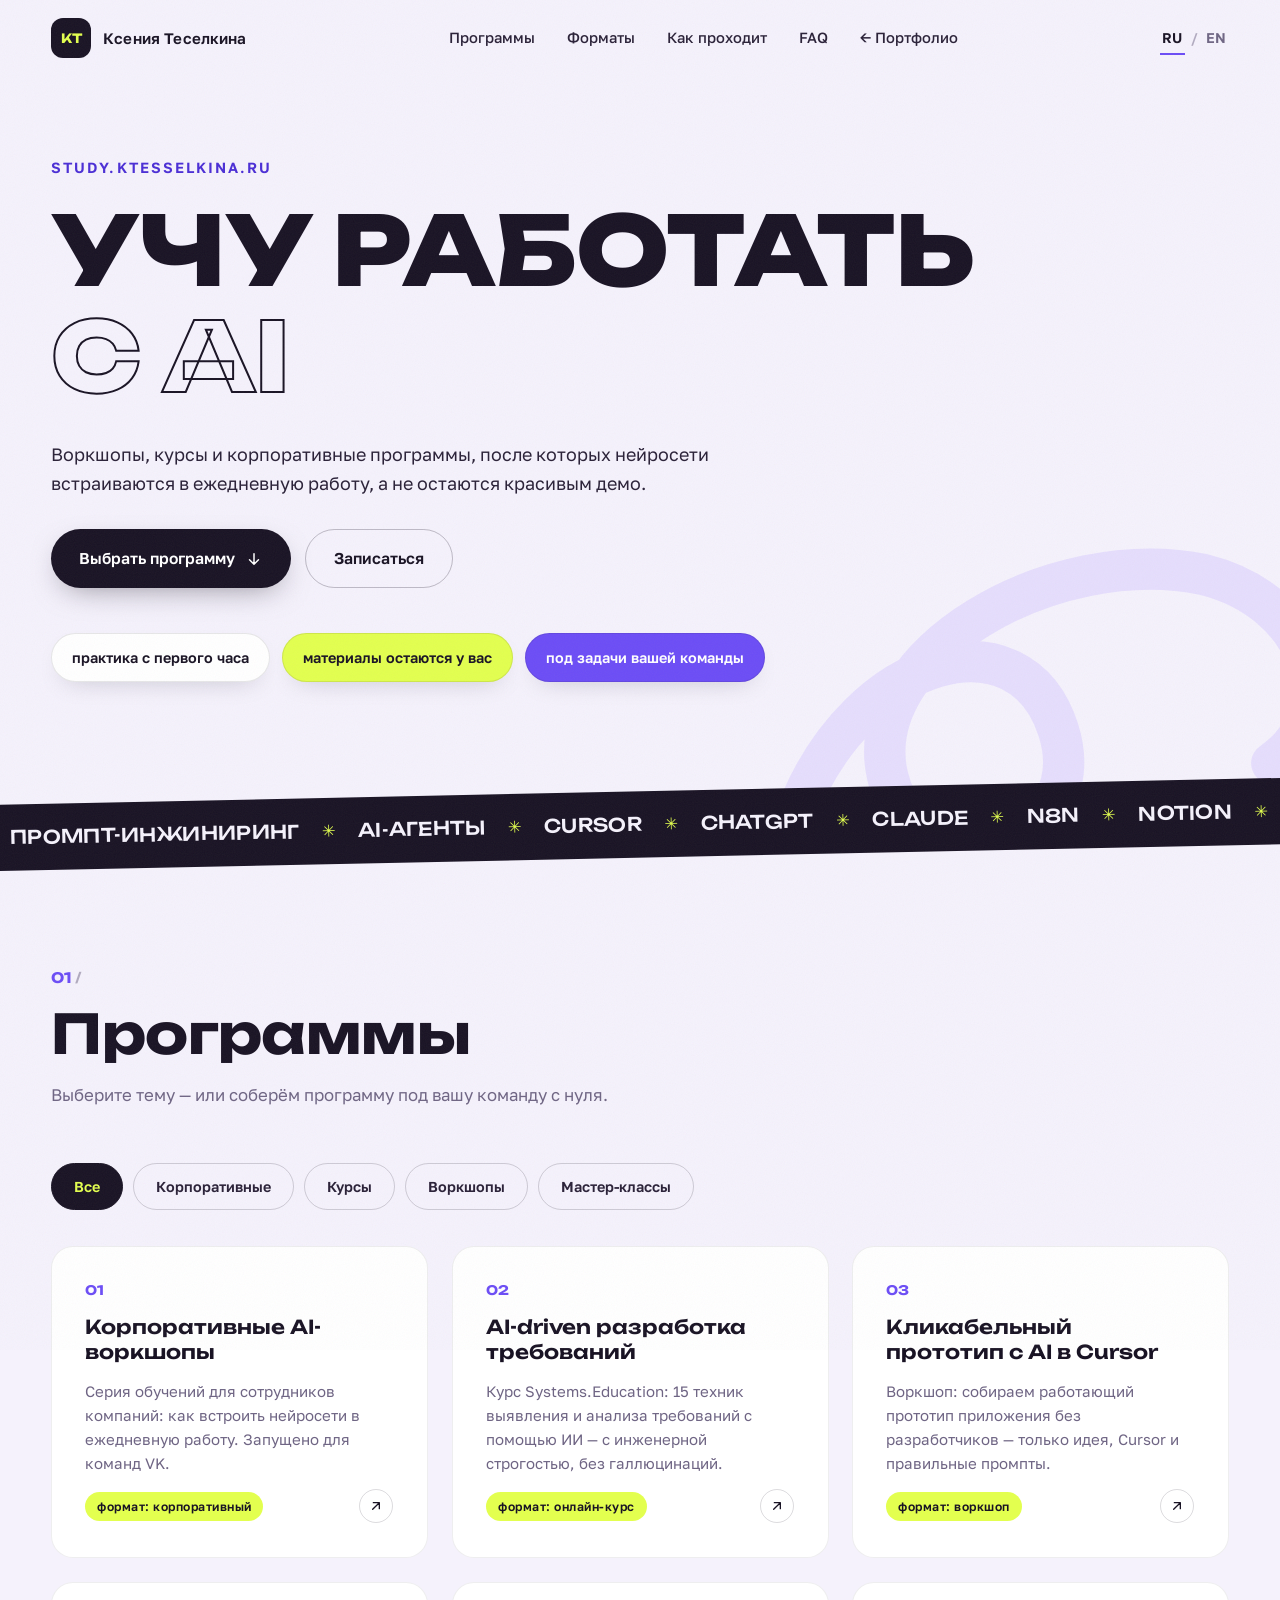
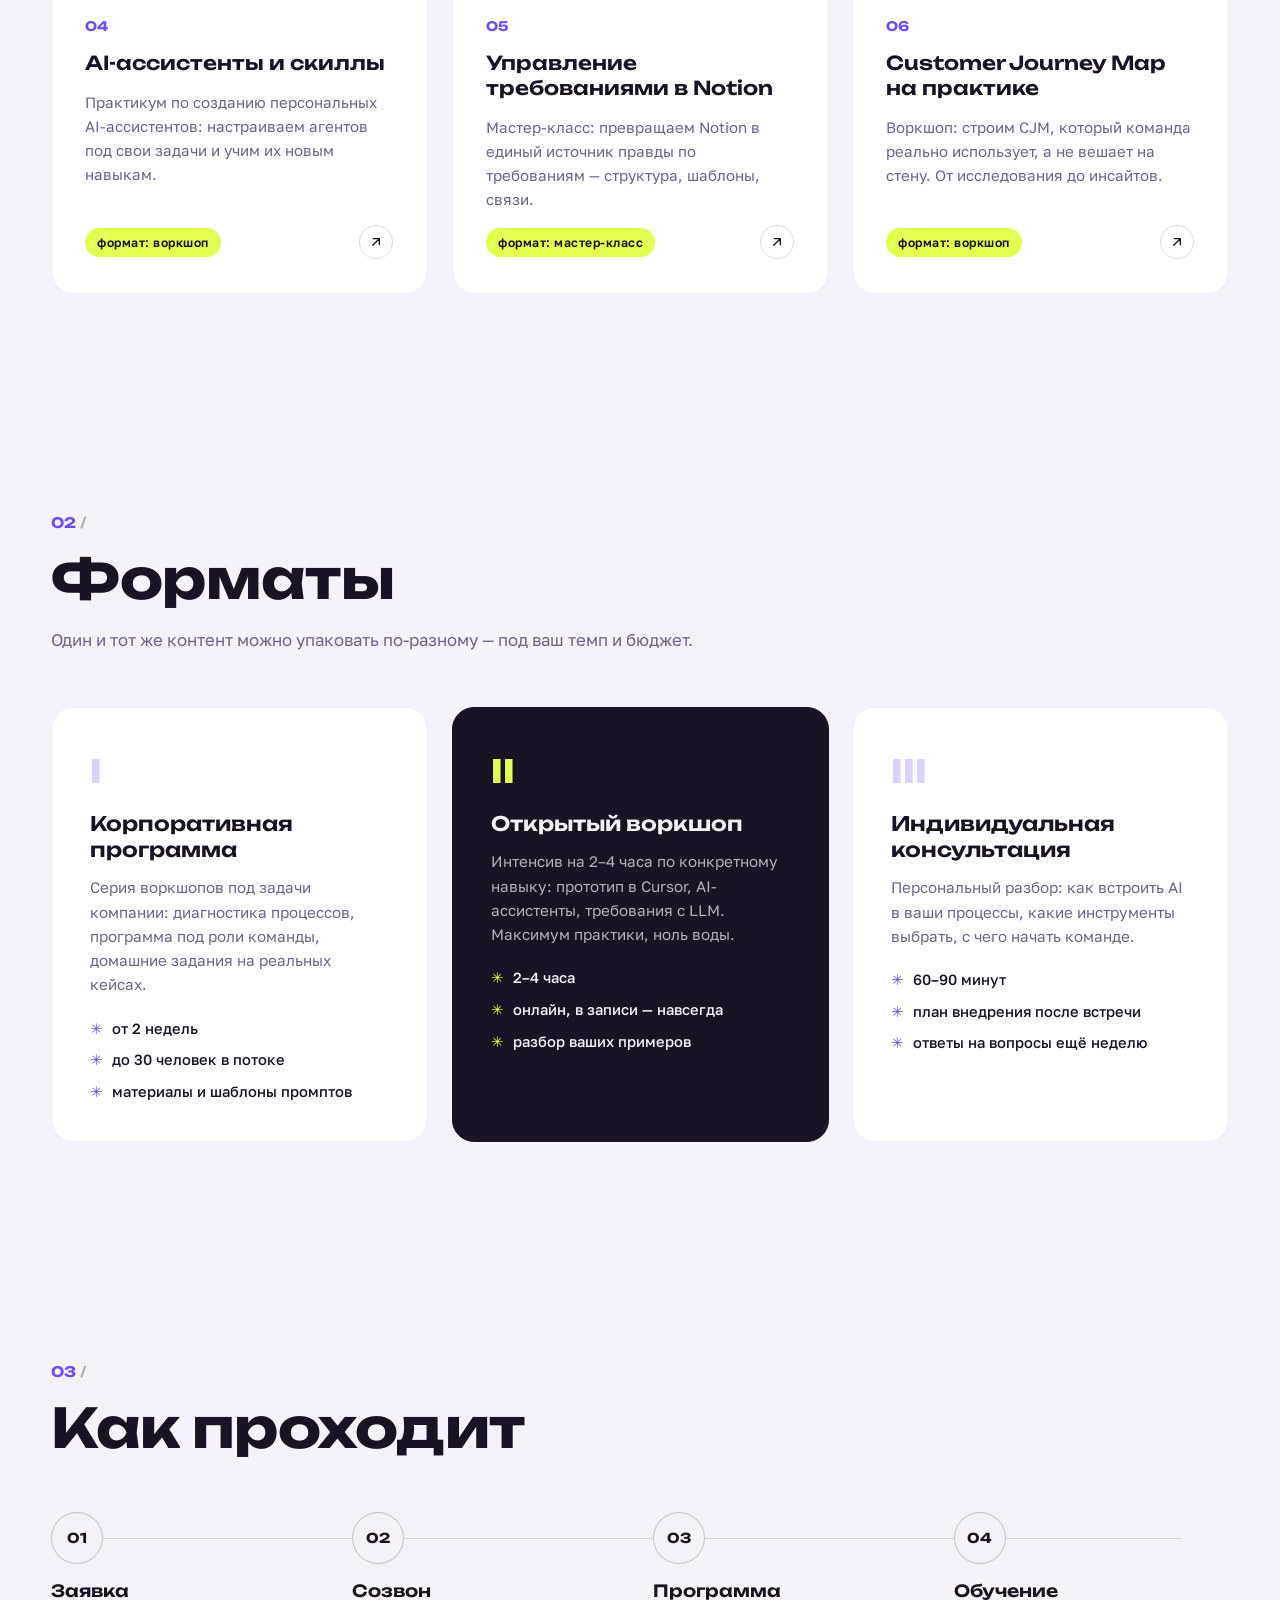
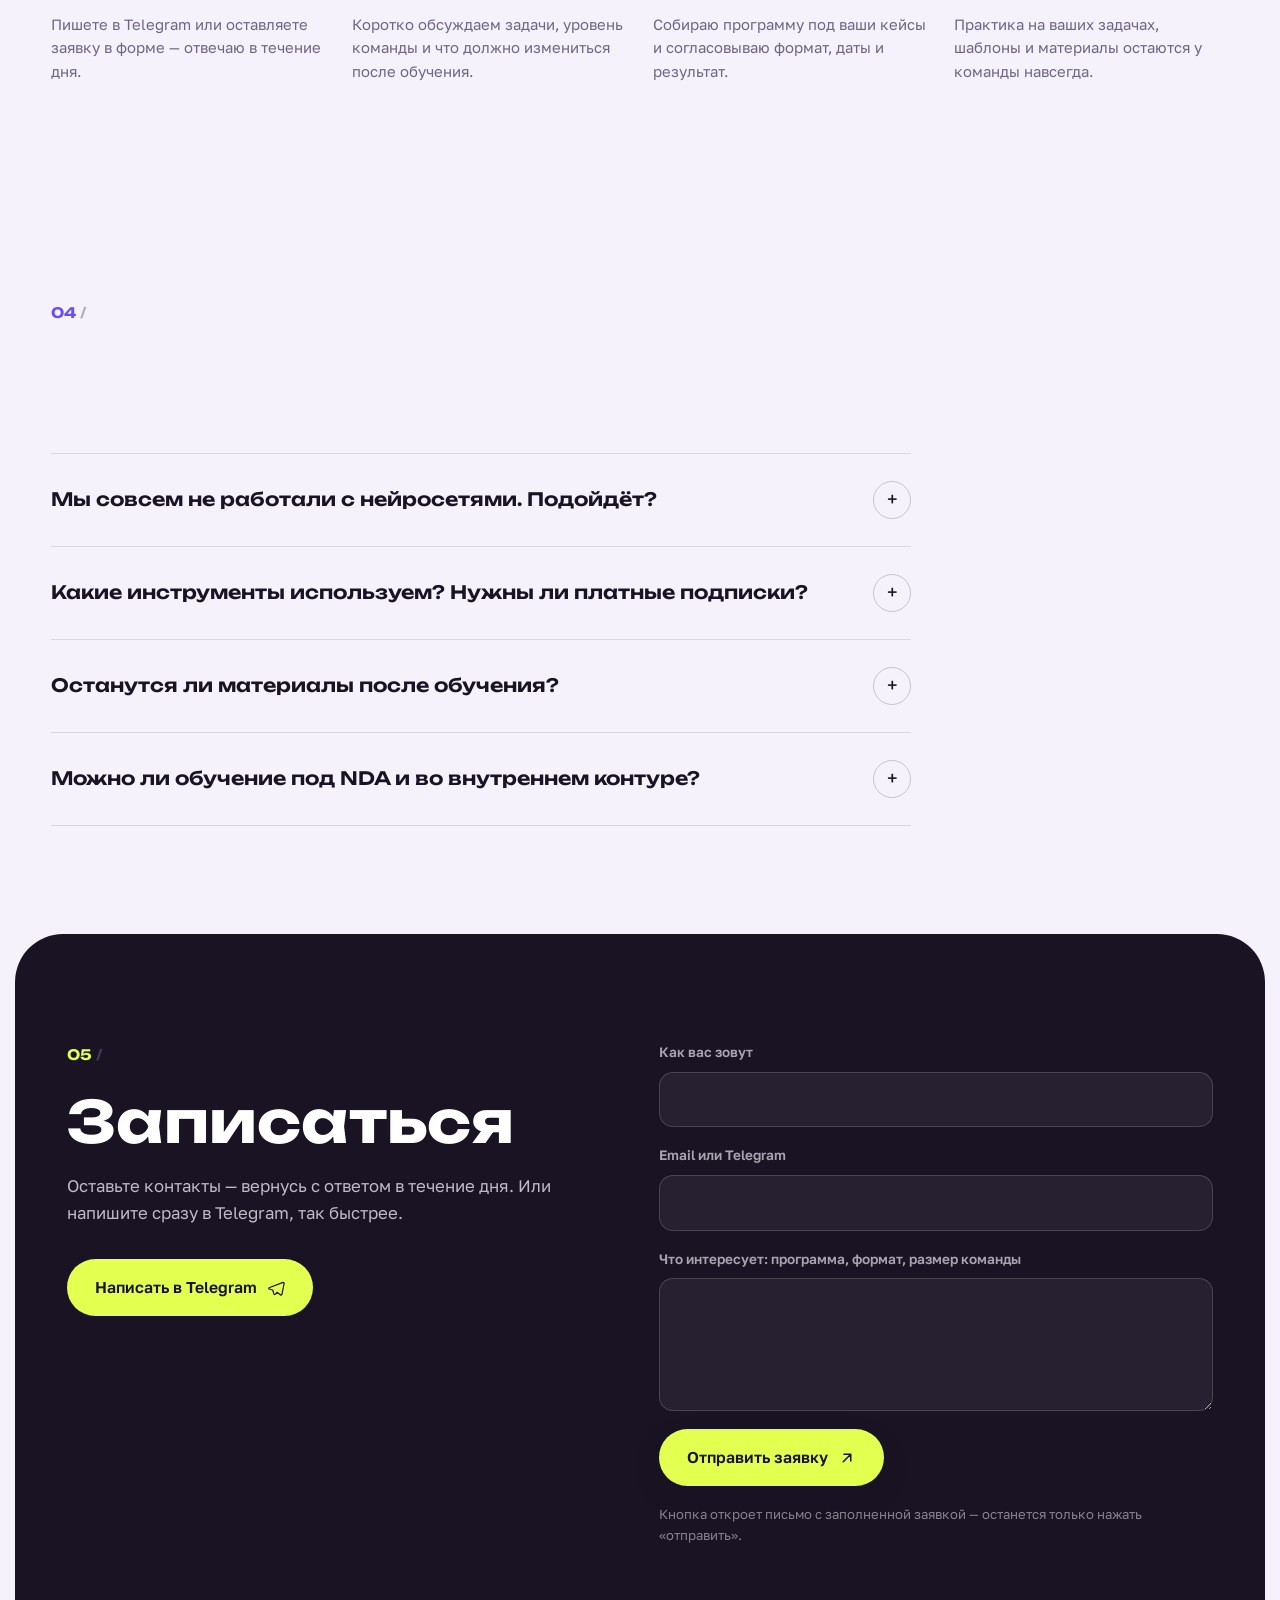
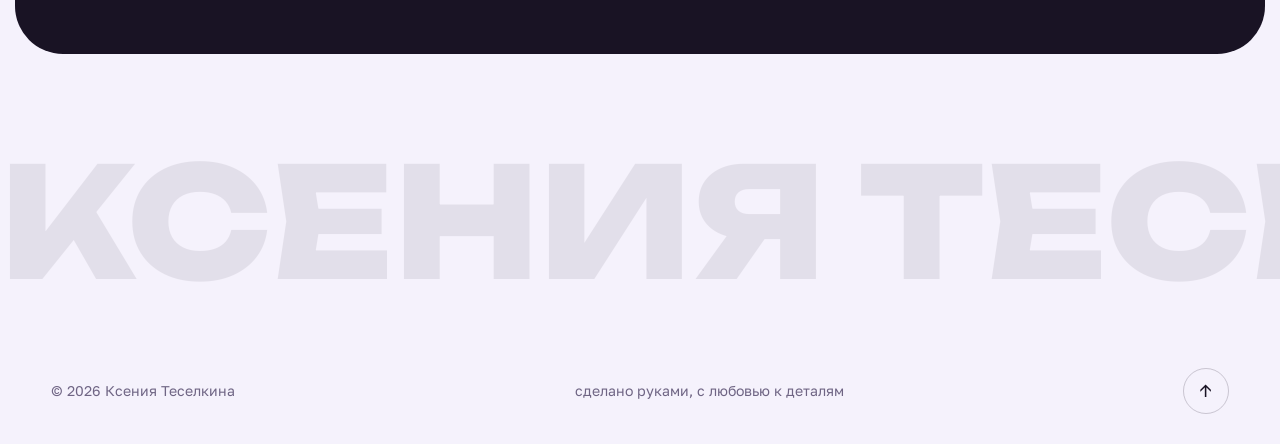
==== study.html @ 9424c28c "Add study page: program catalog with filters, formats, FAQ, signup form - study.html in the portfoli" ====
<!DOCTYPE html>
<html lang="ru">
<head>
  <meta charset="UTF-8">
  <meta name="viewport" content="width=device-width, initial-scale=1.0">
  <title>Обучение — Ксения Теселкина</title>
  <meta name="description" content="AI-обучение для команд и специалистов: корпоративные воркшопы, открытые курсы и мастер-классы Ксении Теселкиной.">
  <meta property="og:title" content="Обучение AI — Ксения Теселкина">
  <meta property="og:description" content="Корпоративные воркшопы, курсы и мастер-классы по AI: от промптов до собственных прототипов.">
  <meta property="og:image" content="assets/img/og.jpg">
  <link rel="preconnect" href="https://fonts.googleapis.com">
  <link rel="preconnect" href="https://fonts.gstatic.com" crossorigin>
  <link href="https://fonts.googleapis.com/css2?family=Unbounded:wght@400;500;600;700;800&family=Golos+Text:wght@400;500;600;700&display=swap" rel="stylesheet">
  <link rel="stylesheet" href="assets/css/style.css">
  <link rel="icon" href="data:image/svg+xml,<svg xmlns='http://www.w3.org/2000/svg' viewBox='0 0 100 100'><rect width='100' height='100' rx='24' fill='%23191324'/><text x='50' y='68' font-size='52' text-anchor='middle' fill='%23E3FF4F' font-family='Arial' font-weight='bold'>K</text></svg>">
  <script>
    window.I18N_EXTRA = {
      ru: {
        "meta.title.study": "Обучение — Ксения Теселкина",
        "st.nav.programs": "Программы",
        "st.nav.formats": "Форматы",
        "st.nav.how": "Как проходит",
        "st.nav.faq": "FAQ",
        "st.nav.signup": "Записаться",
        "st.nav.portfolio": "← Портфолио",

        "st.hero.eyebrow": "study.ktesselkina.ru",
        "st.hero.line1": "Учу работать",
        "st.hero.line2": "с AI",
        "st.hero.sub": "Воркшопы, курсы и корпоративные программы, после которых нейросети встраиваются в ежедневную работу, а не остаются красивым демо.",
        "st.hero.cta1": "Выбрать программу",
        "st.hero.cta2": "Записаться",
        "st.hero.chip1": "практика с первого часа",
        "st.hero.chip2": "материалы остаются у вас",
        "st.hero.chip3": "под задачи вашей команды",

        "st.pr.title": "Программы",
        "st.pr.sub": "Выберите тему — или соберём программу под вашу команду с нуля.",
        "st.filter.all": "Все",
        "st.filter.corporate": "Корпоративные",
        "st.filter.course": "Курсы",
        "st.filter.workshop": "Воркшопы",
        "st.filter.master": "Мастер-классы",

        "st.fm.title": "Форматы",
        "st.fm.sub": "Один и тот же контент можно упаковать по-разному — под ваш темп и бюджет.",
        "st.f1.title": "Корпоративная программа",
        "st.f1.desc": "Серия воркшопов под задачи компании: диагностика процессов, программа под роли команды, домашние задания на реальных кейсах.",
        "st.f1.li1": "от 2 недель",
        "st.f1.li2": "до 30 человек в потоке",
        "st.f1.li3": "материалы и шаблоны промптов",
        "st.f2.title": "Открытый воркшоп",
        "st.f2.desc": "Интенсив на 2–4 часа по конкретному навыку: прототип в Cursor, AI-ассистенты, требования с LLM. Максимум практики, ноль воды.",
        "st.f2.li1": "2–4 часа",
        "st.f2.li2": "онлайн, в записи — навсегда",
        "st.f2.li3": "разбор ваших примеров",
        "st.f3.title": "Индивидуальная консультация",
        "st.f3.desc": "Персональный разбор: как встроить AI в ваши процессы, какие инструменты выбрать, с чего начать команде.",
        "st.f3.li1": "60–90 минут",
        "st.f3.li2": "план внедрения после встречи",
        "st.f3.li3": "ответы на вопросы ещё неделю",

        "st.how.title": "Как проходит",
        "st.s1.title": "Заявка",
        "st.s1.desc": "Пишете в Telegram или оставляете заявку в форме — отвечаю в течение дня.",
        "st.s2.title": "Созвон",
        "st.s2.desc": "Коротко обсуждаем задачи, уровень команды и что должно измениться после обучения.",
        "st.s3.title": "Программа",
        "st.s3.desc": "Собираю программу под ваши кейсы и согласовываю формат, даты и результат.",
        "st.s4.title": "Обучение",
        "st.s4.desc": "Практика на ваших задачах, шаблоны и материалы остаются у команды навсегда.",

        "st.faq.title": "Частые вопросы",
        "st.q1": "Мы совсем не работали с нейросетями. Подойдёт?",
        "st.a1": "Да. Программы собираются под уровень группы: для новичков начинаем с основ работы с LLM и первых рабочих промптов — уже к концу первого занятия вы автоматизируете реальную задачу.",
        "st.q2": "Какие инструменты используем? Нужны ли платные подписки?",
        "st.a2": "Подбираю инструменты под ваши задачи и ограничения компании: ChatGPT, Claude, Cursor, n8n и другие. Для большинства воркшопов достаточно бесплатных тарифов — про платные скажу заранее.",
        "st.q3": "Останутся ли материалы после обучения?",
        "st.a3": "Да, все презентации, шаблоны промптов, чек-листы и записи остаются у вас без ограничений по времени.",
        "st.q4": "Можно ли обучение под NDA и во внутреннем контуре?",
        "st.a4": "Можно: работаю с корпоративными требованиями безопасности — подпишем NDA, а программу адаптируем под инструменты, разрешённые в вашей компании.",

        "st.su.title": "Записаться",
        "st.su.sub": "Оставьте контакты — вернусь с ответом в течение дня. Или напишите сразу в Telegram, так быстрее.",
        "st.su.name": "Как вас зовут",
        "st.su.contact": "Email или Telegram",
        "st.su.about": "Что интересует: программа, формат, размер команды",
        "st.su.btn": "Отправить заявку",
        "st.su.tg": "Написать в Telegram",
        "st.su.note": "Кнопка откроет письмо с заполненной заявкой — останется только нажать «отправить».",

        "meta.title": "Обучение — Ксения Теселкина"
      },
      en: {
        "meta.title.study": "Learning — Ksenia Teselkina",
        "st.nav.programs": "Programs",
        "st.nav.formats": "Formats",
        "st.nav.how": "How it works",
        "st.nav.faq": "FAQ",
        "st.nav.signup": "Sign up",
        "st.nav.portfolio": "← Portfolio",

        "st.hero.eyebrow": "study.ktesselkina.ru",
        "st.hero.line1": "Teaching teams",
        "st.hero.line2": "to work with AI",
        "st.hero.sub": "Workshops, courses and corporate programs after which neural networks become part of everyday work — not just a pretty demo.",
        "st.hero.cta1": "Choose a program",
        "st.hero.cta2": "Sign up",
        "st.hero.chip1": "hands-on from hour one",
        "st.hero.chip2": "materials are yours to keep",
        "st.hero.chip3": "tailored to your team",

        "st.pr.title": "Programs",
        "st.pr.sub": "Pick a topic — or we'll build a program for your team from scratch.",
        "st.filter.all": "All",
        "st.filter.corporate": "Corporate",
        "st.filter.course": "Courses",
        "st.filter.workshop": "Workshops",
        "st.filter.master": "Masterclasses",

        "st.fm.title": "Formats",
        "st.fm.sub": "The same content can be packaged differently — to match your pace and budget.",
        "st.f1.title": "Corporate program",
        "st.f1.desc": "A workshop series built around your company's needs: process diagnostics, role-based curriculum, homework on real cases.",
        "st.f1.li1": "from 2 weeks",
        "st.f1.li2": "up to 30 people per cohort",
        "st.f1.li3": "materials & prompt templates",
        "st.f2.title": "Open workshop",
        "st.f2.desc": "A 2–4 hour intensive on one concrete skill: a prototype in Cursor, AI assistants, requirements with LLMs. Maximum practice, zero fluff.",
        "st.f2.li1": "2–4 hours",
        "st.f2.li2": "online, recording forever",
        "st.f2.li3": "review of your examples",
        "st.f3.title": "1:1 consultation",
        "st.f3.desc": "A personal deep-dive: how to embed AI into your processes, which tools to pick, where your team should start.",
        "st.f3.li1": "60–90 minutes",
        "st.f3.li2": "adoption plan after the call",
        "st.f3.li3": "follow-up questions for a week",

        "st.how.title": "How it works",
        "st.s1.title": "Request",
        "st.s1.desc": "Message me on Telegram or leave a request in the form — I reply within a day.",
        "st.s2.title": "Call",
        "st.s2.desc": "We briefly discuss your goals, the team's level and what should change after the training.",
        "st.s3.title": "Program",
        "st.s3.desc": "I build a program around your cases and agree on format, dates and outcomes.",
        "st.s4.title": "Training",
        "st.s4.desc": "Practice on your own tasks; templates and materials stay with the team forever.",

        "st.faq.title": "FAQ",
        "st.q1": "We've never worked with neural networks. Will it fit?",
        "st.a1": "Yes. Programs adapt to the group's level: beginners start with LLM basics and their first working prompts — by the end of the first session you'll automate a real task.",
        "st.q2": "Which tools do we use? Are paid subscriptions required?",
        "st.a2": "I pick tools to match your goals and company restrictions: ChatGPT, Claude, Cursor, n8n and more. Free tiers are enough for most workshops — I'll flag paid ones in advance.",
        "st.q3": "Do we keep the materials after the training?",
        "st.a3": "Yes — all slides, prompt templates, checklists and recordings stay with you, no time limits.",
        "st.q4": "Can you train under NDA and inside our infrastructure?",
        "st.a4": "Yes: I work with corporate security requirements — we'll sign an NDA and adapt the program to the tools allowed in your company.",

        "st.su.title": "Sign up",
        "st.su.sub": "Leave your contacts — I'll get back within a day. Or message me on Telegram, it's faster.",
        "st.su.name": "Your name",
        "st.su.contact": "Email or Telegram",
        "st.su.about": "What you're interested in: program, format, team size",
        "st.su.btn": "Send request",
        "st.su.tg": "Message on Telegram",
        "st.su.note": "The button opens a pre-filled email — just hit “send”.",

        "meta.title": "Learning — Ksenia Teselkina"
      }
    };
  </script>
</head>
<body data-title-key="meta.title.study" class="page-study">

  <div class="grain" aria-hidden="true"></div>
  <div class="cursor" aria-hidden="true"><div class="cursor__dot"></div><div class="cursor__ring"></div></div>

  <!-- ============ HEADER ============ -->
  <header class="header" id="header">
    <a href="#top" class="header__logo" data-magnetic>
      <span class="header__logo-mark">KT</span>
      <span class="header__logo-text" data-i18n="nav.logo">Ксения Теселкина</span>
    </a>
    <nav class="header__nav" aria-label="Основная навигация">
      <a href="#programs" class="header__link" data-i18n="st.nav.programs">Программы</a>
      <a href="#formats" class="header__link" data-i18n="st.nav.formats">Форматы</a>
      <a href="#how" class="header__link" data-i18n="st.nav.how">Как проходит</a>
      <a href="#faq" class="header__link" data-i18n="st.nav.faq">FAQ</a>
      <a href="index.html" class="header__link" data-i18n="st.nav.portfolio">← Портфолио</a>
    </nav>
    <div class="header__right">
      <div class="lang" role="group" aria-label="Выбор языка">
        <button class="lang__btn is-active" data-lang="ru" type="button">RU</button>
        <span class="lang__divider">/</span>
        <button class="lang__btn" data-lang="en" type="button">EN</button>
      </div>
      <button class="burger" id="burger" type="button" aria-label="Меню" aria-expanded="false">
        <span></span><span></span>
      </button>
    </div>
  </header>

  <!-- Mobile menu -->
  <div class="mobmenu" id="mobmenu" aria-hidden="true">
    <nav class="mobmenu__nav">
      <a href="#programs" class="mobmenu__link" data-i18n="st.nav.programs">Программы</a>
      <a href="#formats" class="mobmenu__link" data-i18n="st.nav.formats">Форматы</a>
      <a href="#how" class="mobmenu__link" data-i18n="st.nav.how">Как проходит</a>
      <a href="#signup" class="mobmenu__link" data-i18n="st.nav.signup">Записаться</a>
      <a href="index.html" class="mobmenu__link" data-i18n="st.nav.portfolio">← Портфолио</a>
    </nav>
    <div class="mobmenu__footer">
      <a href="https://t.me/kt_ai_lab" target="_blank" rel="noopener">Telegram</a>
      <a href="mailto:k.tesselkina@gmail.com">Email</a>
    </div>
  </div>

  <main id="top">

    <!-- ============ HERO ============ -->
    <section class="shero">
      <div class="shero__inner">
        <p class="hero__eyebrow reveal-line"><span data-i18n="st.hero.eyebrow">study.ktesselkina.ru</span></p>
        <h1 class="shero__title">
          <span class="hero__title-line"><span class="hero__title-word" data-i18n="st.hero.line1">Учу работать</span></span>
          <span class="hero__title-line"><span class="hero__title-word hero__title-word--outline" data-i18n="st.hero.line2">с AI</span></span>
        </h1>
        <p class="hero__sub shero__sub reveal" data-i18n="st.hero.sub">Воркшопы, курсы и корпоративные программы, после которых нейросети встраиваются в ежедневную работу, а не остаются красивым демо.</p>
        <div class="hero__cta reveal">
          <a href="#programs" class="btn btn--primary" data-magnetic><span data-i18n="st.hero.cta1">Выбрать программу</span><svg viewBox="0 0 24 24" fill="none"><path d="M12 5v14m0 0l-6-6m6 6l6-6" stroke="currentColor" stroke-width="2" stroke-linecap="round" stroke-linejoin="round"/></svg></a>
          <a href="#signup" class="btn btn--ghost" data-magnetic><span data-i18n="st.hero.cta2">Записаться</span></a>
        </div>
        <div class="shero__chips reveal" aria-hidden="true">
          <span class="shero__chip" data-i18n="st.hero.chip1">практика с первого часа</span>
          <span class="shero__chip shero__chip--lime" data-i18n="st.hero.chip2">материалы остаются у вас</span>
          <span class="shero__chip shero__chip--violet" data-i18n="st.hero.chip3">под задачи вашей команды</span>
        </div>
      </div>
      <svg class="shero__scribble" viewBox="0 0 600 400" fill="none" aria-hidden="true">
        <path class="hero__scribble-path" d="M40 320 C 120 180, 280 160, 300 280 C 320 400, 140 420, 130 300 C 120 180, 320 100, 460 150 C 560 190, 580 300, 500 340" stroke="currentColor" stroke-width="40" stroke-linecap="round"/>
      </svg>
    </section>

    <!-- ============ MARQUEE ============ -->
    <div class="marquee" aria-hidden="true">
      <div class="marquee__track">
        <div class="marquee__group">
          <span>Промпт-инжиниринг</span><i>✳</i><span>AI-агенты</span><i>✳</i><span>Cursor</span><i>✳</i><span>ChatGPT</span><i>✳</i><span>Claude</span><i>✳</i><span>n8n</span><i>✳</i><span>Notion</span><i>✳</i><span>CJM</span><i>✳</i><span>Прототипы</span><i>✳</i><span>Требования</span><i>✳</i>
        </div>
        <div class="marquee__group" aria-hidden="true">
          <span>Промпт-инжиниринг</span><i>✳</i><span>AI-агенты</span><i>✳</i><span>Cursor</span><i>✳</i><span>ChatGPT</span><i>✳</i><span>Claude</span><i>✳</i><span>n8n</span><i>✳</i><span>Notion</span><i>✳</i><span>CJM</span><i>✳</i><span>Прототипы</span><i>✳</i><span>Требования</span><i>✳</i>
        </div>
      </div>
    </div>

    <!-- ============ PROGRAMS ============ -->
    <section class="section" id="programs">
      <div class="section__head">
        <span class="section__num">01</span>
        <h2 class="section__title reveal-words" data-i18n="st.pr.title">Программы</h2>
        <p class="section__sub reveal" data-i18n="st.pr.sub">Выберите тему — или соберём программу под вашу команду с нуля.</p>
      </div>

      <div class="filters reveal" role="group" aria-label="Фильтр программ">
        <button class="filters__btn is-active" data-filter="all" type="button" data-i18n="st.filter.all">Все</button>
        <button class="filters__btn" data-filter="corporate" type="button" data-i18n="st.filter.corporate">Корпоративные</button>
        <button class="filters__btn" data-filter="course" type="button" data-i18n="st.filter.course">Курсы</button>
        <button class="filters__btn" data-filter="workshop" type="button" data-i18n="st.filter.workshop">Воркшопы</button>
        <button class="filters__btn" data-filter="master" type="button" data-i18n="st.filter.master">Мастер-классы</button>
      </div>

      <div class="cards" id="programGrid">
        <a class="card reveal" data-tilt data-format="corporate" href="#signup">
          <span class="card__num">01</span>
          <h3 class="card__title" data-i18n="ws.c1.title">Корпоративные AI-воркшопы</h3>
          <p class="card__desc" data-i18n="ws.c1.desc">Серия обучений для сотрудников компаний: как встроить нейросети в ежедневную работу. Запущено для команд VK.</p>
          <span class="card__foot"><span class="card__tag" data-i18n="ws.c1.tag">формат: корпоративный</span><span class="card__arrow" aria-hidden="true"><svg viewBox="0 0 24 24" fill="none"><path d="M7 17L17 7M17 7H8M17 7V16" stroke="currentColor" stroke-width="2" stroke-linecap="round" stroke-linejoin="round"/></svg></span></span>
        </a>
        <a class="card reveal" data-tilt data-format="course" href="https://systems.education/sard" target="_blank" rel="noopener">
          <span class="card__num">02</span>
          <h3 class="card__title" data-i18n="ws.c2.title">AI-driven разработка требований</h3>
          <p class="card__desc" data-i18n="ws.c2.desc">Курс Systems.Education: 15 техник выявления и анализа требований с помощью ИИ — с инженерной строгостью, без галлюцинаций.</p>
          <span class="card__foot"><span class="card__tag" data-i18n="ws.c2.tag">формат: онлайн-курс</span><span class="card__arrow" aria-hidden="true"><svg viewBox="0 0 24 24" fill="none"><path d="M7 17L17 7M17 7H8M17 7V16" stroke="currentColor" stroke-width="2" stroke-linecap="round" stroke-linejoin="round"/></svg></span></span>
        </a>
        <a class="card reveal" data-tilt data-format="workshop" href="#signup">
          <span class="card__num">03</span>
          <h3 class="card__title" data-i18n="ws.c3.title">Кликабельный прототип с AI в Cursor</h3>
          <p class="card__desc" data-i18n="ws.c3.desc">Воркшоп: собираем работающий прототип приложения без разработчиков — только идея, Cursor и правильные промпты.</p>
          <span class="card__foot"><span class="card__tag" data-i18n="ws.c3.tag">формат: воркшоп</span><span class="card__arrow" aria-hidden="true"><svg viewBox="0 0 24 24" fill="none"><path d="M7 17L17 7M17 7H8M17 7V16" stroke="currentColor" stroke-width="2" stroke-linecap="round" stroke-linejoin="round"/></svg></span></span>
        </a>
        <a class="card reveal" data-tilt data-format="workshop" href="https://workshop3-eight.vercel.app/" target="_blank" rel="noopener">
          <span class="card__num">04</span>
          <h3 class="card__title" data-i18n="ws.c4.title">AI-ассистенты и скиллы</h3>
          <p class="card__desc" data-i18n="ws.c4.desc">Практикум по созданию персональных AI-ассистентов: настраиваем агентов под свои задачи и учим их новым навыкам.</p>
          <span class="card__foot"><span class="card__tag" data-i18n="ws.c4.tag">формат: воркшоп</span><span class="card__arrow" aria-hidden="true"><svg viewBox="0 0 24 24" fill="none"><path d="M7 17L17 7M17 7H8M17 7V16" stroke="currentColor" stroke-width="2" stroke-linecap="round" stroke-linejoin="round"/></svg></span></span>
        </a>
        <a class="card reveal" data-tilt data-format="master" href="https://www.youtube.com/watch?v=b4bGbEPmNdo" target="_blank" rel="noopener">
          <span class="card__num">05</span>
          <h3 class="card__title" data-i18n="ws.c5.title">Управление требованиями в Notion</h3>
          <p class="card__desc" data-i18n="ws.c5.desc">Мастер-класс: превращаем Notion в единый источник правды по требованиям — структура, шаблоны, связи.</p>
          <span class="card__foot"><span class="card__tag" data-i18n="ws.c5.tag">формат: мастер-класс</span><span class="card__arrow" aria-hidden="true"><svg viewBox="0 0 24 24" fill="none"><path d="M7 17L17 7M17 7H8M17 7V16" stroke="currentColor" stroke-width="2" stroke-linecap="round" stroke-linejoin="round"/></svg></span></span>
        </a>
        <a class="card reveal" data-tilt data-format="workshop" href="#signup">
          <span class="card__num">06</span>
          <h3 class="card__title" data-i18n="ws.c6.title">Customer Journey Map на практике</h3>
          <p class="card__desc" data-i18n="ws.c6.desc">Воркшоп: строим CJM, который команда реально использует, а не вешает на стену. От исследования до инсайтов.</p>
          <span class="card__foot"><span class="card__tag" data-i18n="ws.c6.tag">формат: воркшоп</span><span class="card__arrow" aria-hidden="true"><svg viewBox="0 0 24 24" fill="none"><path d="M7 17L17 7M17 7H8M17 7V16" stroke="currentColor" stroke-width="2" stroke-linecap="round" stroke-linejoin="round"/></svg></span></span>
        </a>
      </div>
    </section>

    <!-- ============ FORMATS ============ -->
    <section class="section formats" id="formats">
      <div class="section__head">
        <span class="section__num">02</span>
        <h2 class="section__title reveal-words" data-i18n="st.fm.title">Форматы</h2>
        <p class="section__sub reveal" data-i18n="st.fm.sub">Один и тот же контент можно упаковать по-разному — под ваш темп и бюджет.</p>
      </div>
      <div class="fmts">
        <div class="fmt reveal" data-tilt>
          <span class="fmt__num">I</span>
          <h3 class="fmt__title" data-i18n="st.f1.title">Корпоративная программа</h3>
          <p class="fmt__desc" data-i18n="st.f1.desc">Серия воркшопов под задачи компании: диагностика процессов, программа под роли команды, домашние задания на реальных кейсах.</p>
          <ul class="fmt__list">
            <li data-i18n="st.f1.li1">от 2 недель</li>
            <li data-i18n="st.f1.li2">до 30 человек в потоке</li>
            <li data-i18n="st.f1.li3">материалы и шаблоны промптов</li>
          </ul>
        </div>
        <div class="fmt fmt--accent reveal" data-tilt>
          <span class="fmt__num">II</span>
          <h3 class="fmt__title" data-i18n="st.f2.title">Открытый воркшоп</h3>
          <p class="fmt__desc" data-i18n="st.f2.desc">Интенсив на 2–4 часа по конкретному навыку: прототип в Cursor, AI-ассистенты, требования с LLM. Максимум практики, ноль воды.</p>
          <ul class="fmt__list">
            <li data-i18n="st.f2.li1">2–4 часа</li>
            <li data-i18n="st.f2.li2">онлайн, в записи — навсегда</li>
            <li data-i18n="st.f2.li3">разбор ваших примеров</li>
          </ul>
        </div>
        <div class="fmt reveal" data-tilt>
          <span class="fmt__num">III</span>
          <h3 class="fmt__title" data-i18n="st.f3.title">Индивидуальная консультация</h3>
          <p class="fmt__desc" data-i18n="st.f3.desc">Персональный разбор: как встроить AI в ваши процессы, какие инструменты выбрать, с чего начать команде.</p>
          <ul class="fmt__list">
            <li data-i18n="st.f3.li1">60–90 минут</li>
            <li data-i18n="st.f3.li2">план внедрения после встречи</li>
            <li data-i18n="st.f3.li3">ответы на вопросы ещё неделю</li>
          </ul>
        </div>
      </div>
    </section>

    <!-- ============ HOW ============ -->
    <section class="section how" id="how">
      <div class="section__head">
        <span class="section__num">03</span>
        <h2 class="section__title reveal-words" data-i18n="st.how.title">Как проходит</h2>
      </div>
      <ol class="steps">
        <li class="step reveal">
          <span class="step__num">01</span>
          <h3 class="step__title" data-i18n="st.s1.title">Заявка</h3>
          <p class="step__desc" data-i18n="st.s1.desc">Пишете в Telegram или оставляете заявку в форме — отвечаю в течение дня.</p>
        </li>
        <li class="step reveal">
          <span class="step__num">02</span>
          <h3 class="step__title" data-i18n="st.s2.title">Созвон</h3>
          <p class="step__desc" data-i18n="st.s2.desc">Коротко обсуждаем задачи, уровень команды и что должно измениться после обучения.</p>
        </li>
        <li class="step reveal">
          <span class="step__num">03</span>
          <h3 class="step__title" data-i18n="st.s3.title">Программа</h3>
          <p class="step__desc" data-i18n="st.s3.desc">Собираю программу под ваши кейсы и согласовываю формат, даты и результат.</p>
        </li>
        <li class="step reveal">
          <span class="step__num">04</span>
          <h3 class="step__title" data-i18n="st.s4.title">Обучение</h3>
          <p class="step__desc" data-i18n="st.s4.desc">Практика на ваших задачах, шаблоны и материалы остаются у команды навсегда.</p>
        </li>
      </ol>
    </section>

    <!-- ============ FAQ ============ -->
    <section class="section faq" id="faq">
      <div class="section__head">
        <span class="section__num">04</span>
        <h2 class="section__title reveal-words" data-i18n="st.faq.title">Частые вопросы</h2>
      </div>
      <div class="acc">
        <details class="acc__item reveal">
          <summary class="acc__q"><span data-i18n="st.q1">Мы совсем не работали с нейросетями. Подойдёт?</span><span class="acc__icon" aria-hidden="true">+</span></summary>
          <p class="acc__a" data-i18n="st.a1">Да. Программы собираются под уровень группы: для новичков начинаем с основ работы с LLM и первых рабочих промптов — уже к концу первого занятия вы автоматизируете реальную задачу.</p>
        </details>
        <details class="acc__item reveal">
          <summary class="acc__q"><span data-i18n="st.q2">Какие инструменты используем? Нужны ли платные подписки?</span><span class="acc__icon" aria-hidden="true">+</span></summary>
          <p class="acc__a" data-i18n="st.a2">Подбираю инструменты под ваши задачи и ограничения компании: ChatGPT, Claude, Cursor, n8n и другие. Для большинства воркшопов достаточно бесплатных тарифов — про платные скажу заранее.</p>
        </details>
        <details class="acc__item reveal">
          <summary class="acc__q"><span data-i18n="st.q3">Останутся ли материалы после обучения?</span><span class="acc__icon" aria-hidden="true">+</span></summary>
          <p class="acc__a" data-i18n="st.a3">Да, все презентации, шаблоны промптов, чек-листы и записи остаются у вас без ограничений по времени.</p>
        </details>
        <details class="acc__item reveal">
          <summary class="acc__q"><span data-i18n="st.q4">Можно ли обучение под NDA и во внутреннем контуре?</span><span class="acc__icon" aria-hidden="true">+</span></summary>
          <p class="acc__a" data-i18n="st.a4">Можно: работаю с корпоративными требованиями безопасности — подпишем NDA, а программу адаптируем под инструменты, разрешённые в вашей компании.</p>
        </details>
      </div>
    </section>

    <!-- ============ SIGNUP ============ -->
    <section class="section signup" id="signup">
      <div class="signup__inner">
        <div class="signup__left">
          <span class="section__num section__num--light">05</span>
          <h2 class="channel__title reveal-words" data-i18n="st.su.title">Записаться</h2>
          <p class="channel__desc reveal" data-i18n="st.su.sub">Оставьте контакты — вернусь с ответом в течение дня. Или напишите сразу в Telegram, так быстрее.</p>
          <a href="https://t.me/kt_ai_lab" target="_blank" rel="noopener" class="btn btn--light reveal" data-magnetic>
            <span data-i18n="st.su.tg">Написать в Telegram</span>
            <svg viewBox="0 0 24 24" fill="none"><path d="M21.5 4.5L2.8 11.7c-.8.3-.8 1.4.1 1.6l4.6 1.4 1.8 5.5c.2.7 1.1.9 1.6.3l2.5-2.7 4.8 3.5c.6.4 1.4.1 1.6-.6l3-14.6c.2-.9-.7-1.6-1.3-1.6z" stroke="currentColor" stroke-width="1.6" stroke-linejoin="round"/></svg>
          </a>
        </div>
        <form class="sform reveal" id="signupForm">
          <label class="sform__field">
            <span class="sform__label" data-i18n="st.su.name">Как вас зовут</span>
            <input type="text" name="name" required autocomplete="name">
          </label>
          <label class="sform__field">
            <span class="sform__label" data-i18n="st.su.contact">Email или Telegram</span>
            <input type="text" name="contact" required>
          </label>
          <label class="sform__field">
            <span class="sform__label" data-i18n="st.su.about">Что интересует: программа, формат, размер команды</span>
            <textarea name="about" rows="4"></textarea>
          </label>
          <button type="submit" class="btn btn--primary sform__submit" data-magnetic><span data-i18n="st.su.btn">Отправить заявку</span><svg viewBox="0 0 24 24" fill="none"><path d="M7 17L17 7M17 7H8M17 7V16" stroke="currentColor" stroke-width="2" stroke-linecap="round" stroke-linejoin="round"/></svg></button>
          <p class="sform__note" data-i18n="st.su.note">Кнопка откроет письмо с заполненной заявкой — останется только нажать «отправить».</p>
        </form>
      </div>
    </section>
  </main>

  <footer class="footer">
    <div class="footer__marquee" aria-hidden="true">
      <div class="footer__marquee-track">
        <span data-i18n="ft.big">Ксения Теселкина&#160;·&#160;</span><span data-i18n="ft.big2">Ксения Теселкина&#160;·&#160;</span>
      </div>
    </div>
    <div class="footer__bottom">
      <span data-i18n="ft.copy">© 2026 Ксения Теселкина</span>
      <span class="footer__note" data-i18n="ft.note">сделано руками, с любовью к деталям</span>
      <a href="#top" class="footer__up" data-magnetic aria-label="Наверх">↑</a>
    </div>
  </footer>

  <script src="assets/js/main.js"></script>
  <script>
    (function () {
      // ---- фильтр программ ----
      var btns = document.querySelectorAll(".filters__btn");
      var cards = document.querySelectorAll("#programGrid .card");
      btns.forEach(function (btn) {
        btn.addEventListener("click", function () {
          btns.forEach(function (b) { b.classList.remove("is-active"); });
          btn.classList.add("is-active");
          var f = btn.getAttribute("data-filter");
          cards.forEach(function (card) {
            var show = f === "all" || card.getAttribute("data-format") === f;
            card.classList.toggle("is-hidden", !show);
          });
        });
      });

      // ---- аккордеон: закрывать соседей ----
      var items = document.querySelectorAll(".acc__item");
      items.forEach(function (d) {
        d.addEventListener("toggle", function () {
          if (d.open) items.forEach(function (o) { if (o !== d) o.open = false; });
        });
      });

      // ---- форма → письмо с заявкой ----
      document.getElementById("signupForm").addEventListener("submit", function (e) {
        e.preventDefault();
        var fd = new FormData(e.target);
        var lang = document.documentElement.lang || "ru";
        var subject = lang === "ru" ? "Заявка на обучение" : "Training request";
        var body = (lang === "ru"
          ? "Имя: " + fd.get("name") + "\nКонтакт: " + fd.get("contact") + "\nЧто интересует: " + (fd.get("about") || "—")
          : "Name: " + fd.get("name") + "\nContact: " + fd.get("contact") + "\nInterested in: " + (fd.get("about") || "—"));
        location.href = "mailto:k.tesselkina@gmail.com?subject=" + encodeURIComponent(subject) + "&body=" + encodeURIComponent(body);
      });
    })();
  </script>
</body>
</html>
---- assets/css/style.css ----
/* ============================================================
   Ксения Теселкина — портфолио
   Palette: lavender paper / ink / violet / lime marker
   Type: Unbounded (display) + Golos Text (body)
   ============================================================ */

:root {
  --bg: #f5f2fc;
  --bg-soft: #ece6fa;
  --ink: #191324;
  --ink-soft: #2a2138;
  --muted: #6f6584;
  --accent: #6c4df6;
  --accent-deep: #4b2ed6;
  --accent-soft: #ddd2ff;
  --lime: #e3ff4f;
  --white: #ffffff;
  --radius: 22px;
  --font-display: "Unbounded", system-ui, sans-serif;
  --font-body: "Golos Text", system-ui, sans-serif;
  --ease-out: cubic-bezier(0.22, 1, 0.36, 1);
  --header-h: 76px;
}

* { margin: 0; padding: 0; box-sizing: border-box; }

html { scroll-behavior: smooth; }

body {
  font-family: var(--font-body);
  background: var(--bg);
  color: var(--ink);
  line-height: 1.6;
  overflow-x: hidden;
  -webkit-font-smoothing: antialiased;
}

::selection { background: var(--accent); color: var(--white); }

img { max-width: 100%; display: block; }
a { color: inherit; text-decoration: none; }
button { font: inherit; background: none; border: none; cursor: pointer; color: inherit; }

/* ---------- grain ---------- */
.grain {
  position: fixed; inset: -50%;
  width: 200%; height: 200%;
  pointer-events: none;
  z-index: 9998;
  opacity: 0.05;
  background-image: url("data:image/svg+xml,%3Csvg xmlns='http://www.w3.org/2000/svg' width='300' height='300'%3E%3Cfilter id='n'%3E%3CfeTurbulence type='fractalNoise' baseFrequency='0.9' numOctaves='2'/%3E%3C/filter%3E%3Crect width='100%25' height='100%25' filter='url(%23n)'/%3E%3C/svg%3E");
  animation: grain 8s steps(10) infinite;
}
@keyframes grain {
  0%, 100% { transform: translate(0, 0); }
  20% { transform: translate(-3%, 2%); }
  40% { transform: translate(2%, -3%); }
  60% { transform: translate(-2%, -2%); }
  80% { transform: translate(3%, 3%); }
}

/* ---------- custom cursor ---------- */
.cursor { display: none; }
@media (hover: hover) and (pointer: fine) {
  .cursor { display: block; position: fixed; top: 0; left: 0; z-index: 9999; pointer-events: none; }
  .cursor__dot {
    position: absolute; width: 8px; height: 8px; border-radius: 50%;
    background: var(--accent); transform: translate(-50%, -50%);
  }
  .cursor__ring {
    position: absolute; width: 36px; height: 36px; border-radius: 50%;
    border: 1.5px solid var(--accent);
    transform: translate(-50%, -50%);
    transition: width 0.25s var(--ease-out), height 0.25s var(--ease-out), opacity 0.25s, background 0.25s;
    opacity: 0.5;
  }
  .cursor.is-hover .cursor__ring {
    width: 56px; height: 56px; opacity: 0.9;
    background: rgba(108, 77, 246, 0.08);
  }
}

/* ---------- intro loader ---------- */
.intro {
  position: fixed; inset: 0; z-index: 10000;
  background: var(--ink);
  display: flex; align-items: center; justify-content: center;
  transition: transform 0.7s var(--ease-out);
}
.intro.is-done { transform: translateY(-101%); }
.intro__word {
  display: flex; overflow: hidden;
  font-family: var(--font-display); font-weight: 700;
  font-size: clamp(2rem, 6vw, 4rem); color: var(--bg);
}
.intro__word span {
  display: inline-block;
  transform: translateY(110%);
  animation: intro-letter 0.6s var(--ease-out) forwards;
}
.intro__word span:nth-child(1) { animation-delay: 0.05s; color: var(--lime); }
.intro__word span:nth-child(2) { animation-delay: 0.1s; }
.intro__word span:nth-child(3) { animation-delay: 0.15s; }
.intro__word span:nth-child(4) { animation-delay: 0.2s; }
.intro__word span:nth-child(5) { animation-delay: 0.25s; }
.intro__word span:nth-child(6) { animation-delay: 0.3s; }
@keyframes intro-letter { to { transform: translateY(0); } }

/* ---------- header ---------- */
.header {
  position: fixed; top: 0; left: 0; right: 0; z-index: 1000;
  height: var(--header-h);
  display: flex; align-items: center; justify-content: space-between;
  padding: 0 clamp(20px, 4vw, 56px);
  transition: background 0.4s, box-shadow 0.4s, transform 0.4s var(--ease-out);
}
.header.is-scrolled {
  background: rgba(245, 242, 252, 0.82);
  backdrop-filter: blur(14px);
  -webkit-backdrop-filter: blur(14px);
  box-shadow: 0 1px 0 rgba(25, 19, 36, 0.06);
}
.header.is-hidden { transform: translateY(-100%); }

.header__logo { display: flex; align-items: center; gap: 12px; }
.header__logo-mark {
  display: grid; place-items: center;
  width: 40px; height: 40px; border-radius: 12px;
  background: var(--ink); color: var(--lime);
  font-family: var(--font-display); font-size: 0.8rem; font-weight: 700;
  transition: transform 0.3s var(--ease-out), border-radius 0.3s;
}
.header__logo:hover .header__logo-mark { transform: rotate(-8deg); border-radius: 50%; }
.header__logo-text { font-weight: 600; font-size: 0.95rem; letter-spacing: 0.01em; }

.header__nav { display: flex; gap: clamp(16px, 2.5vw, 34px); }
.header__link {
  position: relative; font-size: 0.92rem; font-weight: 500; color: var(--ink-soft);
  padding: 4px 0;
}
.header__link::after {
  content: ""; position: absolute; left: 0; bottom: 0;
  width: 100%; height: 2px; background: var(--accent);
  transform: scaleX(0); transform-origin: right;
  transition: transform 0.35s var(--ease-out);
}
.header__link:hover::after { transform: scaleX(1); transform-origin: left; }

.header__right { display: flex; align-items: center; gap: 20px; }
.lang { display: flex; align-items: center; gap: 6px; font-weight: 600; font-size: 0.88rem; }
.lang__btn { color: var(--muted); padding: 4px 2px; transition: color 0.25s; letter-spacing: 0.04em; }
.lang__btn:hover { color: var(--ink); }
.lang__btn.is-active { color: var(--ink); box-shadow: 0 2px 0 var(--accent); }
.lang__divider { color: var(--muted); opacity: 0.5; }

.burger { display: none; position: relative; width: 42px; height: 42px; z-index: 1102; }
body.menu-open .header {
  z-index: 1200; background: transparent;
  box-shadow: none; backdrop-filter: none; -webkit-backdrop-filter: none;
  transform: none;
}
body.menu-open .lang { opacity: 0; pointer-events: none; }
.lang { transition: opacity 0.3s; }
body.menu-open .header__logo-mark { background: var(--lime); color: var(--ink); }
body.menu-open .header__logo-text { color: var(--bg); }
.burger span {
  position: absolute; left: 8px; width: 26px; height: 2px;
  background: var(--ink); border-radius: 2px;
  transition: transform 0.35s var(--ease-out), top 0.35s var(--ease-out), background 0.3s;
}
.burger span:nth-child(1) { top: 16px; }
.burger span:nth-child(2) { top: 24px; }
.burger.is-open span:nth-child(1) { top: 20px; transform: rotate(45deg); background: var(--bg); }
.burger.is-open span:nth-child(2) { top: 20px; transform: rotate(-45deg); background: var(--bg); }

/* ---------- mobile menu ---------- */
.mobmenu {
  position: fixed; inset: 0; z-index: 1100;
  background: var(--ink);
  display: flex; flex-direction: column; justify-content: center;
  padding: 90px clamp(24px, 8vw, 60px) 40px;
  clip-path: circle(0% at calc(100% - 50px) 38px);
  transition: clip-path 0.6s var(--ease-out);
  visibility: hidden;
}
.mobmenu.is-open { clip-path: circle(150% at calc(100% - 50px) 38px); visibility: visible; }
.mobmenu__nav { display: flex; flex-direction: column; gap: 8px; }
.mobmenu__link {
  font-family: var(--font-display); font-weight: 600;
  font-size: clamp(1.7rem, 7vw, 2.6rem); color: var(--bg);
  padding: 8px 0;
  opacity: 0; transform: translateY(24px);
  transition: opacity 0.45s var(--ease-out), transform 0.45s var(--ease-out), color 0.25s;
}
.mobmenu__link:hover { color: var(--lime); }
.mobmenu.is-open .mobmenu__link { opacity: 1; transform: translateY(0); }
.mobmenu.is-open .mobmenu__link:nth-child(1) { transition-delay: 0.15s; }
.mobmenu.is-open .mobmenu__link:nth-child(2) { transition-delay: 0.21s; }
.mobmenu.is-open .mobmenu__link:nth-child(3) { transition-delay: 0.27s; }
.mobmenu.is-open .mobmenu__link:nth-child(4) { transition-delay: 0.33s; }
.mobmenu.is-open .mobmenu__link:nth-child(5) { transition-delay: 0.39s; }
.mobmenu__footer {
  margin-top: 48px; display: flex; gap: 28px;
  color: var(--accent-soft); font-weight: 500;
  opacity: 0; transition: opacity 0.5s 0.45s;
}
.mobmenu.is-open .mobmenu__footer { opacity: 1; }

/* ---------- buttons ---------- */
.btn {
  display: inline-flex; align-items: center; gap: 10px;
  padding: 16px 28px; border-radius: 100px;
  font-weight: 600; font-size: 0.98rem;
  transition: transform 0.3s var(--ease-out), box-shadow 0.3s, background 0.3s, color 0.3s;
  will-change: transform;
}
.btn svg { width: 18px; height: 18px; transition: transform 0.3s var(--ease-out); }
.btn:hover svg { transform: translate(3px, -3px); }
.btn--primary {
  background: var(--ink); color: var(--white);
  box-shadow: 0 10px 30px -12px rgba(25, 19, 36, 0.5);
}
.btn--primary:hover { background: var(--accent-deep); box-shadow: 0 14px 34px -10px rgba(75, 46, 214, 0.55); }
.btn--ghost {
  border: 1.5px solid rgba(25, 19, 36, 0.25); color: var(--ink);
}
.btn--ghost:hover { border-color: var(--ink); background: rgba(25, 19, 36, 0.04); }
.btn--light { background: var(--lime); color: var(--ink); }
.btn--light:hover { background: var(--white); }

/* ---------- hero ---------- */
.hero {
  position: relative;
  min-height: 100svh;
  display: flex; flex-direction: column; justify-content: center;
  padding: calc(var(--header-h) + 30px) clamp(20px, 4vw, 56px) 40px;
  overflow: hidden;
}
.hero__scribble {
  position: absolute; left: -8%; top: 22%;
  width: min(72vw, 860px); color: var(--accent-soft);
  opacity: 0.55; z-index: 0; pointer-events: none;
}
.hero__scribble-path {
  stroke-dasharray: 4200; stroke-dashoffset: 4200;
  animation: scribble-draw 2.6s 0.9s var(--ease-out) forwards;
}
@keyframes scribble-draw { to { stroke-dashoffset: 0; } }

.hero__inner {
  position: relative; z-index: 1;
  display: grid; grid-template-columns: 1.15fr 0.85fr;
  gap: clamp(24px, 4vw, 60px);
  align-items: center;
  max-width: 1280px; margin: 0 auto; width: 100%;
}

.hero__eyebrow {
  font-size: 0.92rem; font-weight: 600; letter-spacing: 0.14em;
  text-transform: uppercase; color: var(--accent-deep);
  margin-bottom: clamp(16px, 2.5vh, 28px);
}
.hero__title {
  font-family: var(--font-display);
  font-weight: 800;
  font-size: clamp(2.5rem, 7.2vw, 5.6rem);
  line-height: 1.02;
  letter-spacing: -0.01em;
  text-transform: uppercase;
  margin-bottom: clamp(18px, 3vh, 30px);
}
.hero__title-line { display: block; overflow: hidden; padding-bottom: 0.08em; }
.hero__title-word {
  display: inline-block;
  transform: translateY(110%);
  transition: transform 0.9s var(--ease-out);
}
body.is-loaded .hero__title-word { transform: translateY(0); }
.hero__title-line:nth-child(2) .hero__title-word { transition-delay: 0.12s; }
.hero__title-word--outline {
  color: transparent;
  -webkit-text-stroke: 2px var(--ink);
}
.hero__sub {
  max-width: 34em; font-size: clamp(1rem, 1.4vw, 1.15rem);
  color: var(--ink-soft); margin-bottom: clamp(22px, 3.5vh, 36px);
}
.hero__cta { display: flex; flex-wrap: wrap; gap: 14px; margin-bottom: clamp(28px, 5vh, 52px); }

.hero__stats { display: flex; gap: clamp(24px, 4vw, 56px); flex-wrap: wrap; }
.stat { display: flex; flex-direction: column; }
.stat__num {
  font-family: var(--font-display); font-weight: 700;
  font-size: clamp(1.6rem, 3vw, 2.3rem); color: var(--ink);
}
.stat__label { font-size: 0.86rem; color: var(--muted); max-width: 11em; }

/* hero photo */
.hero__right { position: relative; }
.hero__photo-wrap { position: relative; max-width: 440px; margin-left: auto; }
.hero__blob {
  position: absolute; inset: -12% -10% -14% -10%;
  background: linear-gradient(145deg, var(--accent) 0%, var(--accent-deep) 65%, #35208f 100%);
  border-radius: 58% 42% 55% 45% / 48% 55% 45% 52%;
  animation: blob-morph 14s ease-in-out infinite alternate;
  z-index: 0;
}
@keyframes blob-morph {
  0%   { border-radius: 58% 42% 55% 45% / 48% 55% 45% 52%; }
  50%  { border-radius: 45% 55% 42% 58% / 55% 45% 55% 45%; }
  100% { border-radius: 52% 48% 58% 42% / 42% 58% 42% 58%; }
}

.photo { position: relative; overflow: hidden; }
.photo img { width: 100%; height: 100%; object-fit: cover; position: relative; z-index: 1; }
.photo img.is-missing { display: none; }
.photo__ph {
  position: absolute; inset: 0; z-index: 0;
  display: grid; place-items: center;
  background:
    radial-gradient(120% 90% at 20% 10%, rgba(227, 255, 79, 0.5), transparent 55%),
    linear-gradient(160deg, var(--accent-soft), var(--accent) 130%);
}
.photo__ph-label {
  font-family: var(--font-display); font-size: 0.72rem; font-weight: 600;
  color: rgba(25, 19, 36, 0.55);
  border: 1.5px dashed rgba(25, 19, 36, 0.35);
  padding: 8px 14px; border-radius: 100px;
}
.photo--hero {
  position: relative; z-index: 1;
  aspect-ratio: 4 / 5;
  border-radius: 200px 200px 26px 26px;
}
.photo--hero img { object-position: 50% 18%; }
.photo--about { border-radius: 26px; aspect-ratio: 4 / 5; }
.photo--avatar { width: 52px; height: 52px; border-radius: 50%; flex: 0 0 auto; }

.hero__badge {
  position: absolute; top: -34px; left: -34px; z-index: 2;
  width: 116px; height: 116px;
}
.hero__badge-svg { width: 100%; height: 100%; animation: spin 16s linear infinite; }
@keyframes spin { to { transform: rotate(360deg); } }
.hero__badge-text { font-size: 11.5px; font-weight: 600; letter-spacing: 0.18em; fill: var(--ink); text-transform: uppercase; font-family: var(--font-body); }
.hero__badge-center {
  position: absolute; inset: 0; display: grid; place-items: center;
  font-size: 1.5rem; color: var(--accent);
}

.hero__chip {
  position: absolute; z-index: 2;
  background: var(--white); border-radius: 100px;
  padding: 10px 18px; font-size: 0.85rem; font-weight: 600;
  box-shadow: 0 12px 30px -10px rgba(25, 19, 36, 0.25);
  white-space: nowrap;
}
.hero__chip--1 { right: -6%; top: 18%; }
.hero__chip--2 { left: -10%; bottom: 16%; background: var(--lime); }

.hero__scrollhint {
  position: absolute; bottom: 28px; left: clamp(20px, 4vw, 56px);
  display: flex; align-items: center; gap: 12px;
  font-size: 0.8rem; letter-spacing: 0.16em; text-transform: uppercase; color: var(--muted);
}
.hero__scrollhint-line { width: 56px; height: 1.5px; background: var(--muted); overflow: hidden; position: relative; }
.hero__scrollhint-line::after {
  content: ""; position: absolute; inset: 0; background: var(--accent);
  transform: translateX(-100%); animation: scroll-line 2s var(--ease-out) infinite;
}
@keyframes scroll-line {
  0% { transform: translateX(-100%); }
  60% { transform: translateX(0); }
  100% { transform: translateX(100%); }
}

/* ---------- marquee ---------- */
.marquee {
  background: var(--ink); color: var(--bg);
  padding: 18px 0; overflow: hidden;
  transform: rotate(-1.2deg) scale(1.02);
}
.marquee__track { display: flex; width: max-content; animation: marquee 28s linear infinite; }
.marquee:hover .marquee__track { animation-play-state: paused; }
@keyframes marquee { to { transform: translateX(-50%); } }
.marquee__group { display: flex; align-items: center; flex: 0 0 auto; }
.marquee__group span {
  font-family: var(--font-display); font-weight: 500;
  font-size: clamp(0.9rem, 1.6vw, 1.15rem); text-transform: uppercase;
  padding: 0 22px; white-space: nowrap;
}
.marquee__group i { color: var(--lime); font-style: normal; }

/* ---------- sections ---------- */
.section { padding: clamp(80px, 12vh, 140px) clamp(20px, 4vw, 56px); max-width: 1280px; margin: 0 auto; }
.section__head { margin-bottom: clamp(40px, 6vh, 72px); position: relative; }
.section__num {
  font-family: var(--font-display); font-weight: 700; font-size: 0.9rem;
  color: var(--accent); display: inline-block; margin-bottom: 14px;
}
.section__num::after { content: " /"; color: var(--muted); opacity: 0.5; }
.section__num--light { color: var(--lime); }
.section__title {
  font-family: var(--font-display); font-weight: 700;
  font-size: clamp(1.8rem, 4.4vw, 3.4rem);
  line-height: 1.1; letter-spacing: -0.01em;
  max-width: 16em;
}
.section__sub { margin-top: 18px; color: var(--muted); max-width: 40em; font-size: 1.05rem; }

/* word-by-word title reveal */
.reveal-words .word {
  display: inline-block; overflow: hidden; vertical-align: bottom;
}
.reveal-words .word > span {
  display: inline-block; transform: translateY(110%);
  transition: transform 0.7s var(--ease-out);
}
.reveal-words.is-visible .word > span { transform: translateY(0); }

/* generic reveal */
.reveal, .reveal-line {
  opacity: 0; transform: translateY(34px);
  transition: opacity 0.8s var(--ease-out), transform 0.8s var(--ease-out);
}
.reveal.is-visible, .reveal-line.is-visible { opacity: 1; transform: translateY(0); }

/* ---------- about ---------- */
.about__grid {
  display: grid; grid-template-columns: 0.85fr 1.15fr;
  gap: clamp(30px, 5vw, 80px); align-items: start;
}
.about__photo-col { position: sticky; top: calc(var(--header-h) + 20px); }
.about__lead {
  font-size: clamp(1.2rem, 2vw, 1.5rem); font-weight: 600;
  line-height: 1.45; margin-bottom: 22px;
}
.about__body { color: var(--ink-soft); font-size: 1.05rem; margin-bottom: 40px; }
.about__facts { list-style: none; display: flex; flex-direction: column; }
.fact {
  display: grid; grid-template-columns: minmax(130px, 190px) 1fr;
  gap: 18px; padding: 22px 0;
  border-top: 1px solid rgba(25, 19, 36, 0.12);
  transition: padding-left 0.35s var(--ease-out);
}
.fact:last-child { border-bottom: 1px solid rgba(25, 19, 36, 0.12); }
.fact:hover { padding-left: 10px; }
.fact__k { font-family: var(--font-display); font-weight: 600; font-size: 0.86rem; color: var(--accent-deep); }
.fact__v { color: var(--ink-soft); font-size: 0.98rem; }

/* ---------- experience / timeline ---------- */
.timeline { display: flex; flex-direction: column; }
.timeline__item {
  display: grid; grid-template-columns: minmax(110px, 170px) 1fr;
  gap: clamp(18px, 3vw, 48px);
  padding: clamp(28px, 4vh, 44px) 0;
  border-top: 1px solid rgba(25, 19, 36, 0.12);
  position: relative;
  transition: background 0.35s;
}
.timeline__item:last-child { border-bottom: 1px solid rgba(25, 19, 36, 0.12); }
.timeline__item::before {
  content: ""; position: absolute; left: 0; top: 0;
  width: 100%; height: 2px; background: var(--accent);
  transform: scaleX(0); transform-origin: left;
  transition: transform 0.6s var(--ease-out);
}
.timeline__item:hover::before { transform: scaleX(1); }
.timeline__period {
  font-family: var(--font-display); font-size: 0.82rem; font-weight: 600;
  color: var(--muted); text-transform: uppercase; letter-spacing: 0.08em;
  padding-top: 6px;
}
.timeline__role {
  font-family: var(--font-display); font-weight: 600;
  font-size: clamp(1.15rem, 2.2vw, 1.6rem); margin-bottom: 12px; line-height: 1.25;
}
.timeline__desc { color: var(--ink-soft); max-width: 44em; margin-bottom: 16px; }
.timeline__tags { display: flex; flex-wrap: wrap; gap: 8px; }
.timeline__tags span {
  font-size: 0.8rem; font-weight: 600; color: var(--accent-deep);
  background: var(--accent-soft); border-radius: 100px; padding: 5px 13px;
}

/* ---------- workshops ---------- */
.cards {
  display: grid; grid-template-columns: repeat(3, 1fr);
  gap: clamp(16px, 2vw, 24px);
}
.card {
  position: relative;
  background: var(--white); border-radius: var(--radius);
  padding: clamp(24px, 2.6vw, 34px);
  display: flex; flex-direction: column; gap: 14px;
  border: 1px solid rgba(25, 19, 36, 0.07);
  transition: transform 0.4s var(--ease-out), box-shadow 0.4s, background 0.4s;
  will-change: transform;
  overflow: hidden;
}
.card::after {
  content: ""; position: absolute; right: -40px; top: -40px;
  width: 120px; height: 120px; border-radius: 50%;
  background: radial-gradient(circle, var(--accent-soft), transparent 70%);
  opacity: 0; transition: opacity 0.4s;
}
.card:hover { transform: translateY(-6px); box-shadow: 0 24px 50px -20px rgba(75, 46, 214, 0.3); }
.card:hover::after { opacity: 1; }
.card__num {
  font-family: var(--font-display); font-weight: 700; font-size: 0.82rem;
  color: var(--accent);
}
.card__title {
  font-family: var(--font-display); font-weight: 600;
  font-size: clamp(1.02rem, 1.5vw, 1.2rem); line-height: 1.3;
}
.card__desc { color: var(--muted); font-size: 0.94rem; flex-grow: 1; }
.card__foot { display: flex; align-items: center; justify-content: space-between; gap: 10px; }
.card__tag {
  font-size: 0.76rem; font-weight: 600; letter-spacing: 0.04em;
  color: var(--ink); background: var(--lime);
  padding: 5px 12px; border-radius: 100px;
}
.card__arrow {
  display: grid; place-items: center;
  width: 34px; height: 34px; border-radius: 50%;
  border: 1.5px solid rgba(25, 19, 36, 0.15);
  color: var(--ink);
  transition: background 0.3s, color 0.3s, border-color 0.3s, transform 0.35s var(--ease-out);
}
.card__arrow svg { width: 16px; height: 16px; }
.card:hover .card__arrow {
  background: var(--accent); border-color: var(--accent); color: var(--white);
  transform: rotate(45deg);
}
.workshops__cta-btns { display: flex; gap: 14px; flex-wrap: wrap; }
.workshops__cta {
  margin-top: clamp(36px, 6vh, 60px);
  display: flex; align-items: center; justify-content: space-between;
  gap: 24px; flex-wrap: wrap;
  background: var(--bg-soft); border-radius: var(--radius);
  padding: clamp(24px, 3.4vw, 44px);
}
.workshops__cta p {
  font-family: var(--font-display); font-weight: 600;
  font-size: clamp(1.1rem, 2vw, 1.5rem);
}

/* ---------- channel ---------- */
.channel {
  max-width: none; margin: 0;
  background: var(--ink); color: var(--bg);
  border-radius: clamp(24px, 4vw, 48px);
  margin-inline: clamp(8px, 1.2vw, 20px);
}
.channel__inner {
  max-width: 1280px; margin: 0 auto;
  display: grid; grid-template-columns: 1.05fr 0.95fr;
  gap: clamp(32px, 5vw, 80px); align-items: center;
}
.channel__title {
  font-family: var(--font-display); font-weight: 700;
  font-size: clamp(2rem, 5vw, 3.6rem); line-height: 1.08;
  margin: 10px 0 20px; color: var(--white);
}
.channel__desc { color: rgba(245, 242, 252, 0.75); font-size: 1.05rem; max-width: 34em; margin-bottom: 32px; }

.tgcard {
  background: rgba(255, 255, 255, 0.06);
  border: 1px solid rgba(255, 255, 255, 0.12);
  border-radius: var(--radius);
  padding: clamp(20px, 2.4vw, 30px);
  backdrop-filter: blur(6px);
  display: flex; flex-direction: column; gap: 14px;
  transition: transform 0.4s var(--ease-out);
}
.tgcard__head { display: flex; align-items: center; gap: 14px; margin-bottom: 6px; }
.tgcard__head strong { display: block; font-size: 1.05rem; color: var(--white); }
.tgcard__head span { font-size: 0.82rem; color: rgba(245, 242, 252, 0.55); }
.tgcard__msg {
  background: rgba(255, 255, 255, 0.08);
  border-radius: 4px 16px 16px 16px;
  padding: 13px 16px; font-size: 0.92rem;
  color: rgba(245, 242, 252, 0.9);
}
.tgcard__msg--accent { background: var(--accent); color: var(--white); }

/* ---------- contact ---------- */
.contact__links { display: flex; flex-direction: column; }
.contact__link {
  display: grid; grid-template-columns: minmax(90px, 160px) 1fr auto;
  align-items: center; gap: 18px;
  padding: clamp(24px, 4vh, 40px) 0;
  border-top: 1px solid rgba(25, 19, 36, 0.12);
  transition: padding-left 0.35s var(--ease-out);
}
.contact__link:last-child { border-bottom: 1px solid rgba(25, 19, 36, 0.12); }
.contact__link:hover { padding-left: 14px; }
.contact__link-label {
  font-size: 0.82rem; font-weight: 600; text-transform: uppercase;
  letter-spacing: 0.12em; color: var(--muted);
}
.contact__link-value {
  font-family: var(--font-display); font-weight: 600;
  font-size: clamp(1.05rem, 2.6vw, 1.7rem);
  transition: color 0.3s;
  overflow-wrap: anywhere;
}
.contact__link:hover .contact__link-value { color: var(--accent-deep); }
.contact__link svg { width: 26px; height: 26px; transition: transform 0.35s var(--ease-out); }
.contact__link:hover svg { transform: translate(4px, -4px); }

/* ---------- footer ---------- */
.footer { padding-top: clamp(30px, 5vh, 60px); overflow: hidden; }
.footer__marquee { overflow: hidden; opacity: 0.08; }
.footer__marquee-track {
  display: flex; width: max-content;
  font-family: var(--font-display); font-weight: 800;
  font-size: clamp(4rem, 12vw, 10rem); text-transform: uppercase; white-space: nowrap;
  animation: marquee 24s linear infinite;
}
.footer__bottom {
  display: flex; align-items: center; justify-content: space-between; gap: 16px;
  padding: 24px clamp(20px, 4vw, 56px) 30px;
  font-size: 0.88rem; color: var(--muted);
  flex-wrap: wrap;
}
.footer__up {
  display: grid; place-items: center;
  width: 46px; height: 46px; border-radius: 50%;
  border: 1.5px solid rgba(25, 19, 36, 0.2);
  font-size: 1.1rem; color: var(--ink);
  transition: background 0.3s, color 0.3s, transform 0.3s var(--ease-out);
}
.footer__up:hover { background: var(--ink); color: var(--lime); }

/* ============================================================
   STUDY PAGE
   ============================================================ */
.shero {
  position: relative;
  min-height: 88svh;
  display: flex; align-items: center;
  padding: calc(var(--header-h) + 30px) clamp(20px, 4vw, 56px) 60px;
  overflow: hidden;
}
.shero__inner { max-width: 1280px; margin: 0 auto; width: 100%; position: relative; z-index: 1; }
.shero__title {
  font-family: var(--font-display); font-weight: 800;
  font-size: clamp(2.4rem, 7.6vw, 6rem);
  line-height: 1.02; letter-spacing: -0.01em; text-transform: uppercase;
  margin: clamp(14px, 2.5vh, 26px) 0 clamp(18px, 3vh, 30px);
}
.shero__sub { max-width: 38em; }
.shero__scribble {
  position: absolute; right: -6%; bottom: -8%;
  width: min(52vw, 620px); color: var(--accent-soft);
  opacity: 0.6; z-index: 0; pointer-events: none;
  transform: rotate(-8deg);
}
.shero__chips { display: flex; flex-wrap: wrap; gap: 12px; margin-top: clamp(30px, 5vh, 50px); }
.shero__chip {
  padding: 12px 20px; border-radius: 100px;
  background: var(--white); border: 1px solid rgba(25, 19, 36, 0.1);
  font-weight: 600; font-size: 0.9rem;
  box-shadow: 0 10px 26px -14px rgba(25, 19, 36, 0.25);
  animation: chip-float 5s ease-in-out infinite;
}
.shero__chip--lime { background: var(--lime); animation-delay: 1.2s; }
.shero__chip--violet { background: var(--accent); color: var(--white); animation-delay: 2.4s; }
@keyframes chip-float {
  0%, 100% { transform: translateY(0) rotate(0deg); }
  50% { transform: translateY(-7px) rotate(-1.2deg); }
}

/* filters */
.filters { display: flex; flex-wrap: wrap; gap: 10px; margin-bottom: clamp(24px, 4vh, 40px); }
.filters__btn {
  padding: 11px 22px; border-radius: 100px;
  border: 1.5px solid rgba(25, 19, 36, 0.18);
  font-weight: 600; font-size: 0.9rem; color: var(--ink-soft);
  transition: background 0.3s, color 0.3s, border-color 0.3s, transform 0.3s var(--ease-out);
}
.filters__btn:hover { border-color: var(--ink); transform: translateY(-2px); }
.filters__btn.is-active { background: var(--ink); color: var(--lime); border-color: var(--ink); }
#programGrid .card { transition: transform 0.4s var(--ease-out), box-shadow 0.4s, opacity 0.4s var(--ease-out), scale 0.4s var(--ease-out); }
#programGrid .card.is-hidden { display: none; }

/* formats */
.fmts { display: grid; grid-template-columns: repeat(3, 1fr); gap: clamp(16px, 2vw, 24px); }
.fmt {
  position: relative;
  background: var(--white); border: 1px solid rgba(25, 19, 36, 0.07);
  border-radius: var(--radius);
  padding: clamp(26px, 3vw, 38px);
  transition: transform 0.4s var(--ease-out), box-shadow 0.4s;
  will-change: transform;
}
.fmt:hover { transform: translateY(-6px); box-shadow: 0 24px 50px -20px rgba(75, 46, 214, 0.3); }
.fmt--accent { background: var(--ink); color: var(--bg); border-color: var(--ink); }
.fmt__num {
  font-family: var(--font-display); font-weight: 800;
  font-size: 2rem; color: var(--accent-soft); display: block; margin-bottom: 14px;
}
.fmt--accent .fmt__num { color: var(--lime); }
.fmt__title { font-family: var(--font-display); font-weight: 600; font-size: clamp(1.05rem, 1.6vw, 1.25rem); margin-bottom: 12px; line-height: 1.3; }
.fmt__desc { font-size: 0.95rem; color: var(--muted); margin-bottom: 20px; }
.fmt--accent .fmt__desc { color: rgba(245, 242, 252, 0.7); }
.fmt__list { list-style: none; display: flex; flex-direction: column; gap: 8px; }
.fmt__list li { position: relative; padding-left: 22px; font-size: 0.92rem; font-weight: 500; }
.fmt__list li::before { content: "✳"; position: absolute; left: 0; color: var(--accent); }
.fmt--accent .fmt__list li::before { color: var(--lime); }

/* steps */
.steps {
  list-style: none; counter-reset: step;
  display: grid; grid-template-columns: repeat(4, 1fr);
  gap: clamp(16px, 2vw, 28px); position: relative;
}
.steps::before {
  content: ""; position: absolute; top: 26px; left: 4%; right: 4%;
  height: 1.5px; background: rgba(25, 19, 36, 0.14);
}
.step { position: relative; padding-top: 66px; }
.step__num {
  position: absolute; top: 0; left: 0;
  display: grid; place-items: center;
  width: 52px; height: 52px; border-radius: 50%;
  background: var(--bg); border: 1.5px solid rgba(25, 19, 36, 0.2);
  font-family: var(--font-display); font-weight: 700; font-size: 0.85rem;
  transition: background 0.35s, color 0.35s, border-color 0.35s, transform 0.35s var(--ease-out);
}
.step:hover .step__num { background: var(--accent); border-color: var(--accent); color: var(--white); transform: rotate(-8deg) scale(1.08); }
.step__title { font-family: var(--font-display); font-weight: 600; font-size: 1.05rem; margin-bottom: 8px; }
.step__desc { font-size: 0.93rem; color: var(--muted); }

/* faq accordion */
.acc { display: flex; flex-direction: column; max-width: 860px; }
.acc__item { border-top: 1px solid rgba(25, 19, 36, 0.12); }
.acc__item:last-child { border-bottom: 1px solid rgba(25, 19, 36, 0.12); }
.acc__q {
  display: flex; align-items: center; justify-content: space-between; gap: 20px;
  padding: clamp(20px, 3vh, 28px) 0;
  font-family: var(--font-display); font-weight: 600;
  font-size: clamp(0.98rem, 1.7vw, 1.15rem);
  cursor: pointer; list-style: none;
  transition: color 0.3s;
}
.acc__q::-webkit-details-marker { display: none; }
.acc__q:hover { color: var(--accent-deep); }
.acc__icon {
  flex: 0 0 auto;
  display: grid; place-items: center;
  width: 38px; height: 38px; border-radius: 50%;
  border: 1.5px solid rgba(25, 19, 36, 0.2);
  font-size: 1.2rem; font-weight: 400; font-family: var(--font-body);
  transition: transform 0.4s var(--ease-out), background 0.3s, color 0.3s, border-color 0.3s;
}
.acc__item[open] .acc__icon { transform: rotate(45deg); background: var(--ink); color: var(--lime); border-color: var(--ink); }
.acc__a {
  padding: 0 60px 26px 0; color: var(--ink-soft); max-width: 46em;
  animation: acc-open 0.45s var(--ease-out);
}
@keyframes acc-open {
  from { opacity: 0; transform: translateY(-8px); }
  to { opacity: 1; transform: translateY(0); }
}

/* signup */
.signup {
  max-width: none; margin: 0;
  background: var(--ink); color: var(--bg);
  border-radius: clamp(24px, 4vw, 48px);
  margin-inline: clamp(8px, 1.2vw, 20px);
}
.signup__inner {
  max-width: 1280px; margin: 0 auto;
  display: grid; grid-template-columns: 1fr 1.05fr;
  gap: clamp(32px, 5vw, 80px); align-items: start;
}
.sform { display: flex; flex-direction: column; gap: 18px; }
.sform__field { display: flex; flex-direction: column; gap: 8px; }
.sform__label { font-size: 0.85rem; font-weight: 600; color: rgba(245, 242, 252, 0.65); }
.sform input, .sform textarea {
  font: inherit; color: var(--white);
  background: rgba(255, 255, 255, 0.06);
  border: 1px solid rgba(255, 255, 255, 0.16);
  border-radius: 14px; padding: 14px 18px;
  transition: border-color 0.3s, background 0.3s;
  resize: vertical;
}
.sform input:focus, .sform textarea:focus {
  outline: none; border-color: var(--lime);
  background: rgba(255, 255, 255, 0.1);
}
.sform__submit { align-self: flex-start; background: var(--lime); color: var(--ink); }
.sform__submit:hover { background: var(--white); }
.sform__note { font-size: 0.82rem; color: rgba(245, 242, 252, 0.5); }

@media (max-width: 1024px) {
  .fmts { grid-template-columns: 1fr; }
  .steps { grid-template-columns: repeat(2, 1fr); row-gap: 36px; }
  .steps::before { display: none; }
  .signup__inner { grid-template-columns: 1fr; }
}
@media (max-width: 720px) {
  .shero { min-height: auto; }
  .steps { grid-template-columns: 1fr; }
  .acc__a { padding-right: 0; }
}

/* ============================================================
   RESUME PAGE
   ============================================================ */
.header__link.is-current { color: var(--accent-deep); }
.header__link.is-current::after { transform: scaleX(1); }

.rpage { max-width: 900px; margin: 0 auto; padding: calc(var(--header-h) + 40px) clamp(20px, 4vw, 56px) 60px; }

.rhero { padding: clamp(20px, 5vh, 50px) 0 clamp(30px, 5vh, 50px); border-bottom: 1px solid rgba(25, 19, 36, 0.12); }
.rhero__name {
  font-family: var(--font-display); font-weight: 800;
  font-size: clamp(2rem, 6vw, 4rem); line-height: 1.05;
  text-transform: uppercase; letter-spacing: -0.01em;
  margin: 14px 0 22px;
}
.rhero__meta { display: flex; flex-wrap: wrap; gap: 10px; margin-bottom: 26px; }
.rhero__chip {
  display: inline-block; padding: 8px 16px; border-radius: 100px;
  background: var(--white); border: 1px solid rgba(25, 19, 36, 0.1);
  font-size: 0.88rem; font-weight: 600;
  transition: background 0.3s, color 0.3s, border-color 0.3s;
}
a.rhero__chip:hover { background: var(--ink); color: var(--lime); border-color: var(--ink); }
.rhero__chip--plain { background: transparent; border-style: dashed; color: var(--muted); }
.rhero__actions { display: flex; flex-wrap: wrap; gap: 14px; }

.rsection { padding: clamp(30px, 5vh, 50px) 0; border-bottom: 1px solid rgba(25, 19, 36, 0.12); }
.rsection--cta { border-bottom: none; }
.rsection__title {
  font-family: var(--font-display); font-weight: 700;
  font-size: clamp(1.2rem, 2.6vw, 1.7rem);
  margin-bottom: clamp(18px, 3vh, 30px);
}
.rsection__title::before { content: "✳ "; color: var(--accent); font-size: 0.8em; }
.rsummary { font-size: clamp(1rem, 1.5vw, 1.12rem); color: var(--ink-soft); max-width: 60em; }

.rskills { display: grid; grid-template-columns: repeat(2, 1fr); gap: clamp(14px, 2vw, 22px); }
.rskill {
  background: var(--white); border: 1px solid rgba(25, 19, 36, 0.07);
  border-radius: var(--radius); padding: clamp(18px, 2.4vw, 26px);
}
.rskill h3 {
  font-family: var(--font-display); font-weight: 600; font-size: 0.98rem;
  margin-bottom: 14px; color: var(--accent-deep);
}
.rskill__tags { display: flex; flex-wrap: wrap; gap: 8px; }
.rskill__tags span {
  font-size: 0.82rem; font-weight: 500;
  background: var(--bg-soft); border-radius: 100px; padding: 5px 13px;
}

.rjob {
  display: grid; grid-template-columns: minmax(110px, 150px) 1fr;
  gap: clamp(16px, 3vw, 36px);
  padding: clamp(18px, 3vh, 28px) 0;
}
.rjob + .rjob { border-top: 1px dashed rgba(25, 19, 36, 0.14); }
.rjob__period {
  font-family: var(--font-display); font-size: 0.8rem; font-weight: 600;
  color: var(--muted); padding-top: 4px; text-transform: uppercase; letter-spacing: 0.06em;
}
.rjob__role {
  font-family: var(--font-display); font-weight: 600;
  font-size: clamp(1rem, 1.8vw, 1.2rem); line-height: 1.3; margin-bottom: 10px;
}
.rjob__list { list-style: none; display: flex; flex-direction: column; gap: 8px; }
.rjob__list li {
  position: relative; padding-left: 22px; color: var(--ink-soft); font-size: 0.97rem;
}
.rjob__list li::before {
  content: "→"; position: absolute; left: 0; color: var(--accent); font-weight: 700;
}
.rjob__note { color: var(--muted); font-size: 0.95rem; }

.rlangs { list-style: none; display: flex; flex-direction: column; gap: 10px; }
.rlangs li { position: relative; padding-left: 22px; color: var(--ink-soft); }
.rlangs li::before { content: "→"; position: absolute; left: 0; color: var(--accent); font-weight: 700; }

.rcerts { display: grid; grid-template-columns: repeat(3, 1fr); gap: clamp(14px, 2vw, 22px); }
.rcert {
  background: var(--white); border: 1px solid rgba(25, 19, 36, 0.08);
  border-radius: var(--radius); overflow: hidden;
  transition: transform 0.35s var(--ease-out), box-shadow 0.35s;
}
.rcert:hover { transform: translateY(-4px); box-shadow: 0 18px 40px -18px rgba(75, 46, 214, 0.3); }
.rcert img { width: 100%; aspect-ratio: 4 / 3; object-fit: cover; }
.rcert figcaption { padding: 12px 16px; font-size: 0.85rem; font-weight: 600; }

@media (max-width: 720px) {
  .rjob { grid-template-columns: 1fr; gap: 6px; }
  .rskills { grid-template-columns: 1fr; }
  .rcerts { grid-template-columns: repeat(2, 1fr); }
}

/* ---------- print (Скачать PDF = window.print) ---------- */
@media print {
  .grain, .cursor, .header, .mobmenu, .footer, .no-print { display: none !important; }
  body { background: #fff; color: #000; }
  .rpage { padding: 0; max-width: none; }
  .rhero__name { font-size: 2.2rem; }
  .reveal, .reveal-line { opacity: 1 !important; transform: none !important; }
  .reveal-words .word > span { transform: none !important; }
  .rsection, .rjob { break-inside: avoid; }
  a { color: inherit; text-decoration: none; }
  .rskill, .rcert { border: 1px solid #ddd; }
}

/* ---------- language switch fade ---------- */
[data-i18n] { transition: opacity 0.25s ease; }
body.is-translating [data-i18n] { opacity: 0; }

/* ============================================================
   RESPONSIVE
   ============================================================ */
@media (max-width: 1024px) {
  .hero__inner { grid-template-columns: 1fr; gap: 48px; }
  .hero { min-height: auto; padding-bottom: 80px; }
  .hero__photo-wrap { margin: 30px auto 0; max-width: 380px; }
  .hero__chip--1 { right: -2%; }
  .hero__chip--2 { left: -4%; }
  .hero__scrollhint { display: none; }
  .cards { grid-template-columns: repeat(2, 1fr); }
  .channel__inner { grid-template-columns: 1fr; }
  .about__grid { grid-template-columns: 1fr; }
  .about__photo-col { position: static; max-width: 420px; }
}

@media (max-width: 720px) {
  .header__nav { display: none; }
  .burger { display: block; }
  .header__logo-text { display: none; }

  .hero__title { font-size: clamp(2.3rem, 11.5vw, 3.4rem); }
  .hero__stats { gap: 20px; }
  .stat { flex: 1 1 40%; }
  .hero__photo-wrap { margin-top: 52px; }
  .hero__badge { width: 92px; height: 92px; top: -14px; left: -6px; }
  .hero__chip { font-size: 0.78rem; padding: 8px 14px; }
  .hero__chip--1 { right: 0; top: 12%; }
  .hero__chip--2 { left: 0; bottom: 10%; }

  .cards { grid-template-columns: 1fr; }
  .timeline__item { grid-template-columns: 1fr; gap: 10px; }
  .fact { grid-template-columns: 1fr; gap: 6px; }
  .contact__link { grid-template-columns: 1fr auto; }
  .contact__link-label { grid-column: 1 / -1; }
  .workshops__cta { flex-direction: column; align-items: flex-start; }
  .channel { border-radius: 24px; margin-inline: 8px; }
  .footer__bottom { justify-content: center; text-align: center; }
}

/* ---------- reduced motion ---------- */
@media (prefers-reduced-motion: reduce) {
  *, *::before, *::after {
    animation-duration: 0.01ms !important;
    animation-iteration-count: 1 !important;
    transition-duration: 0.01ms !important;
  }
  html { scroll-behavior: auto; }
  .reveal, .reveal-line, .reveal-words .word > span, .hero__title-word { opacity: 1; transform: none; }
}
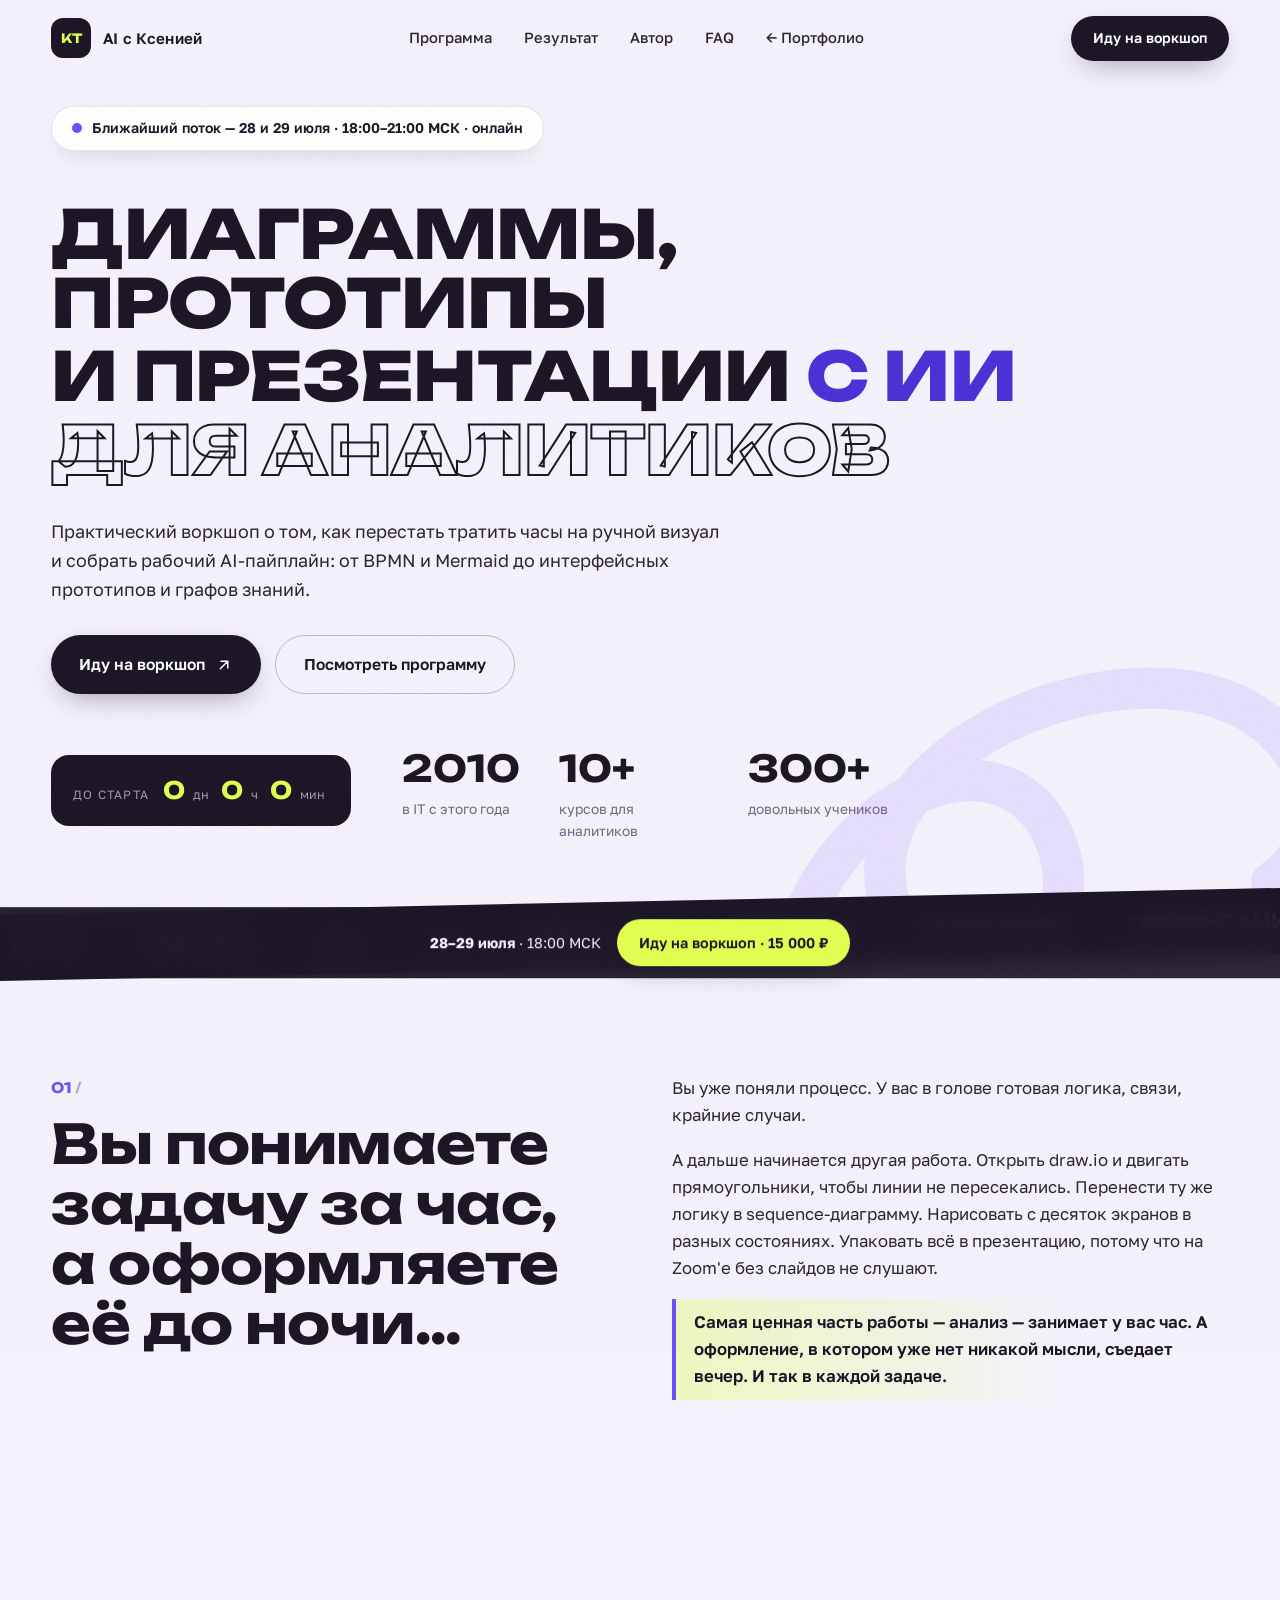
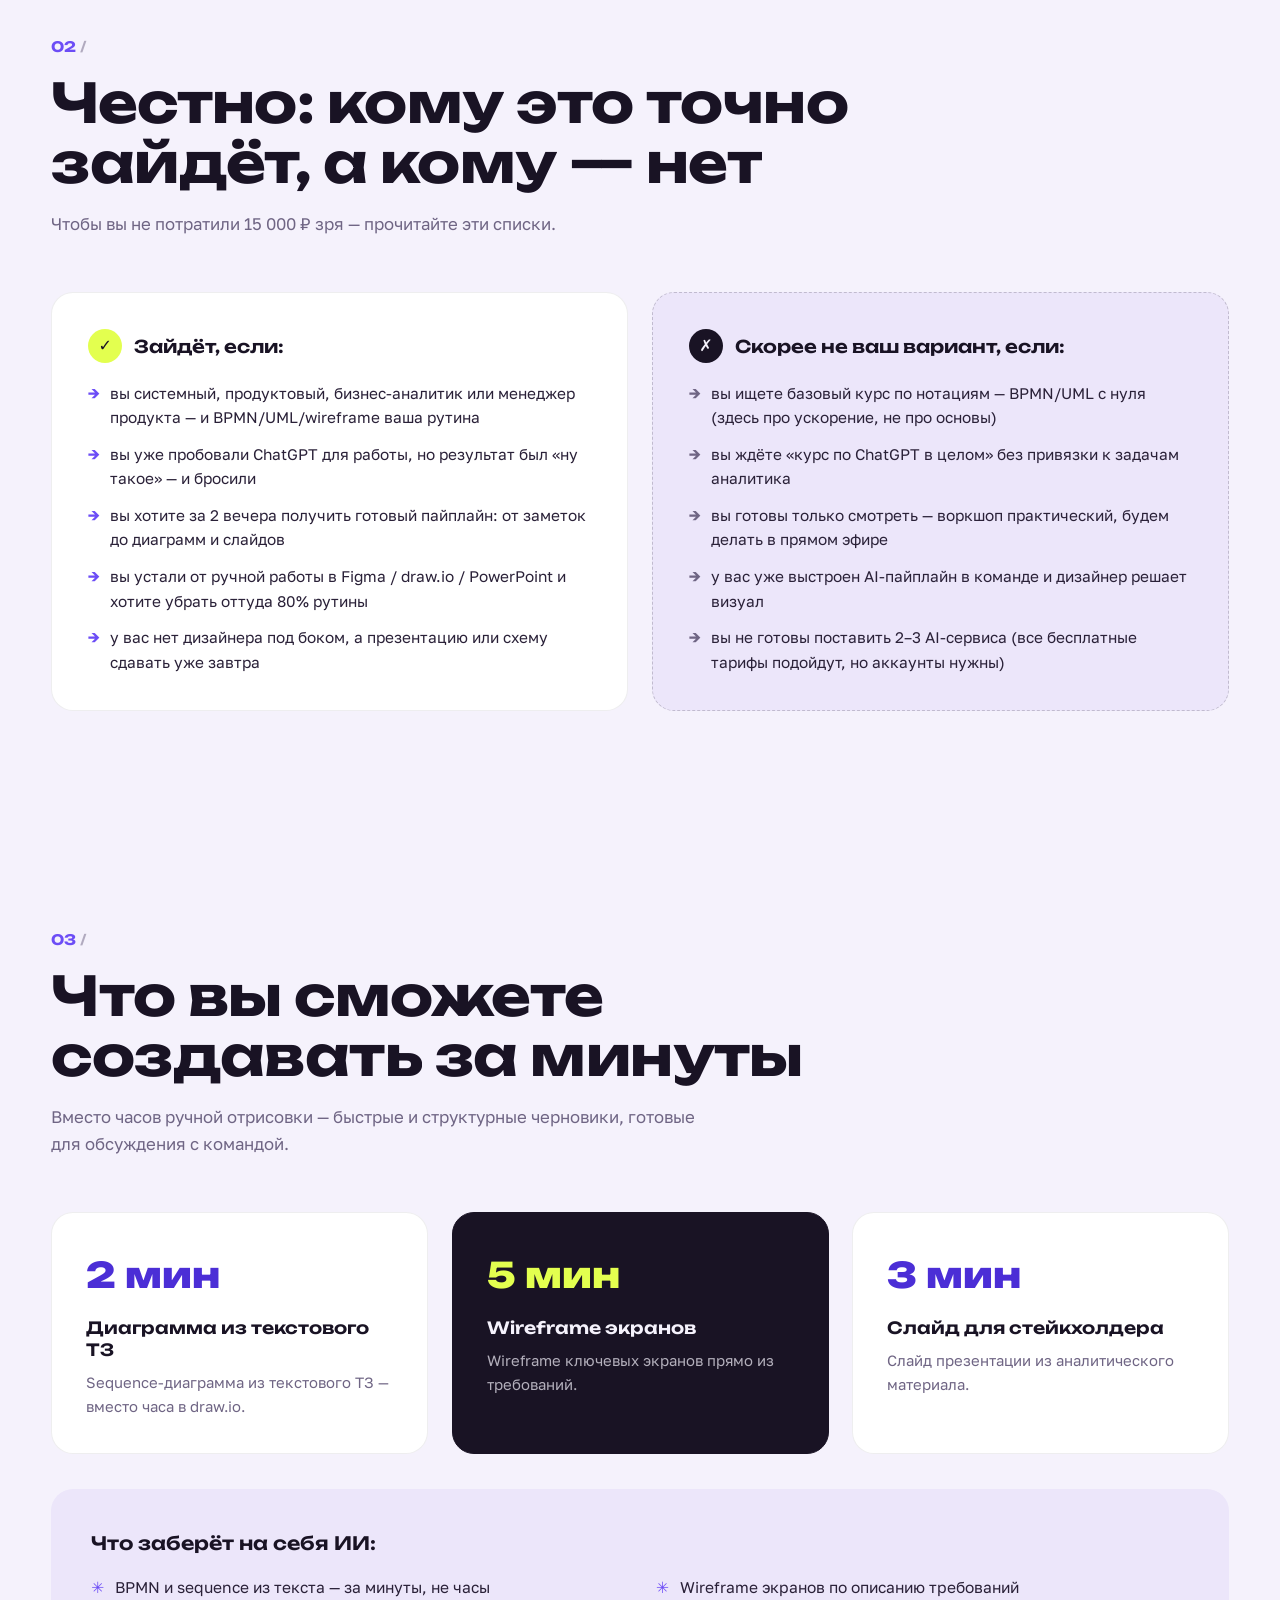
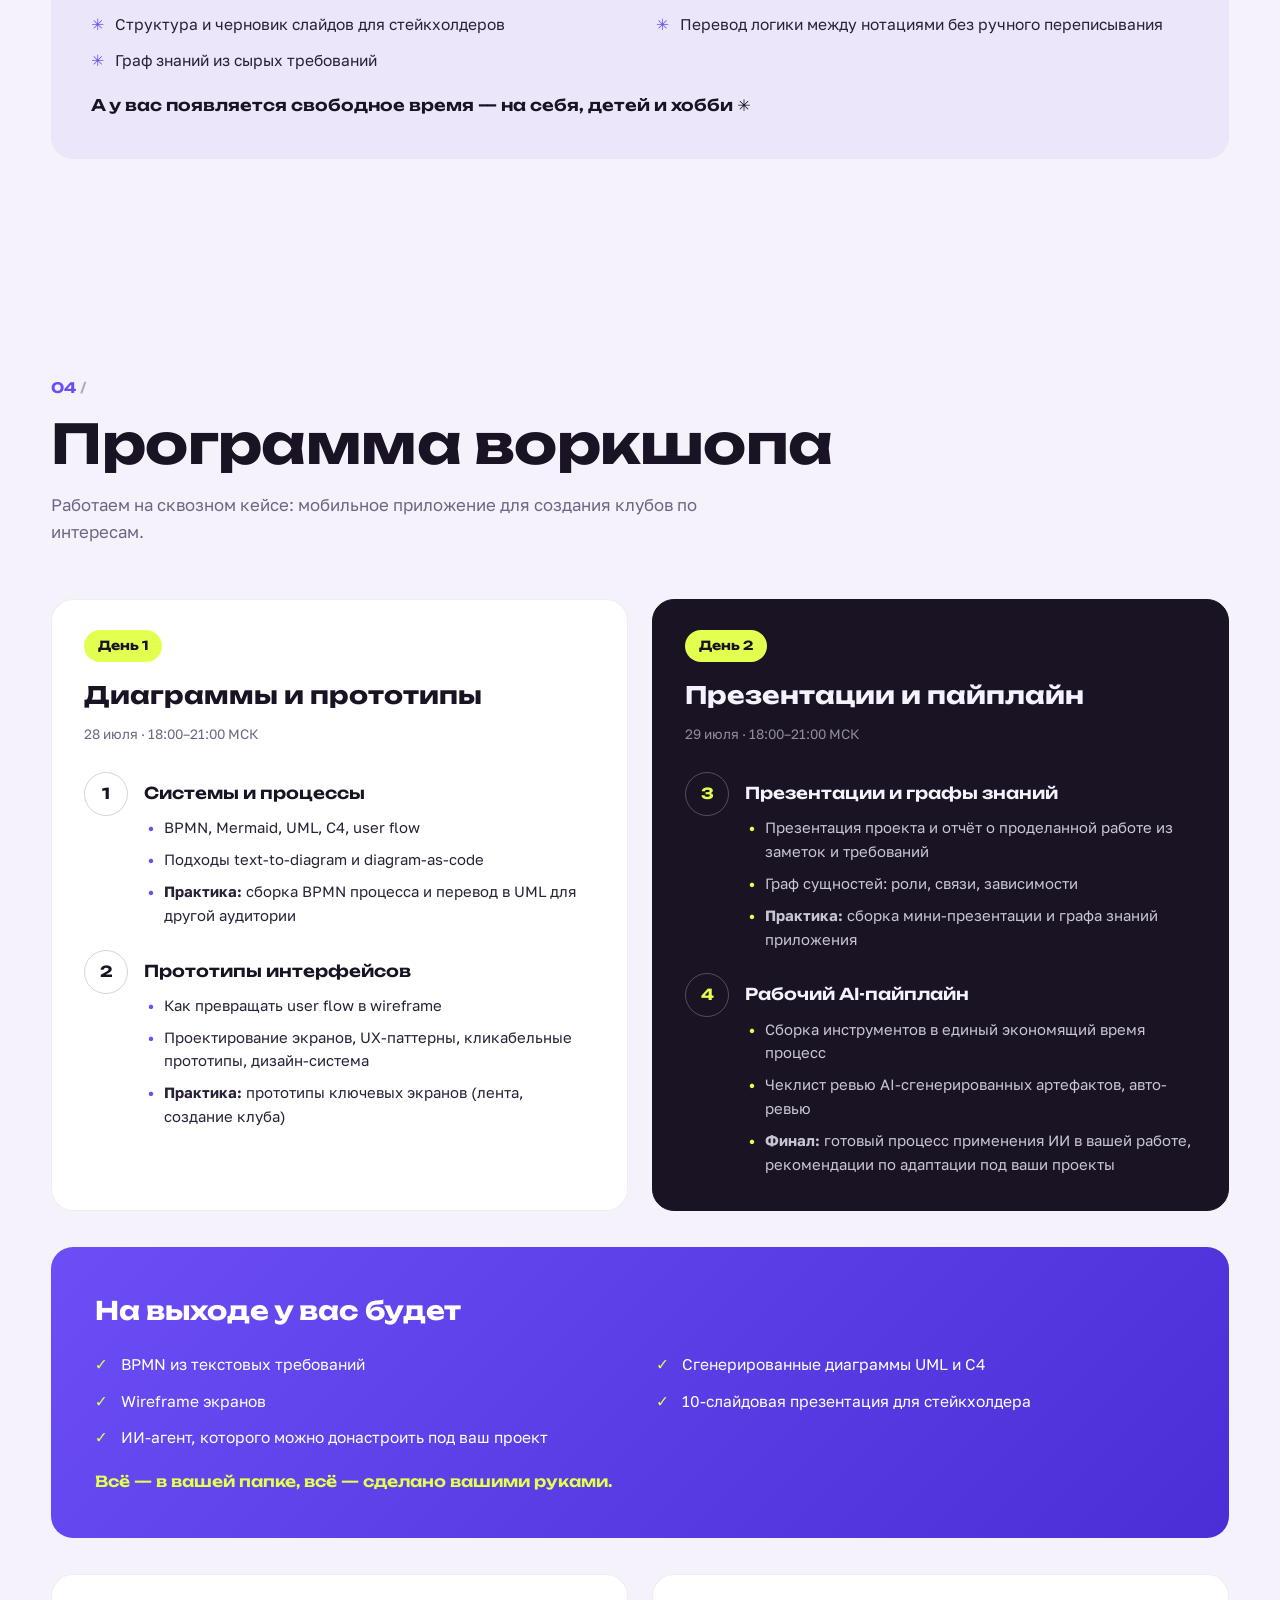
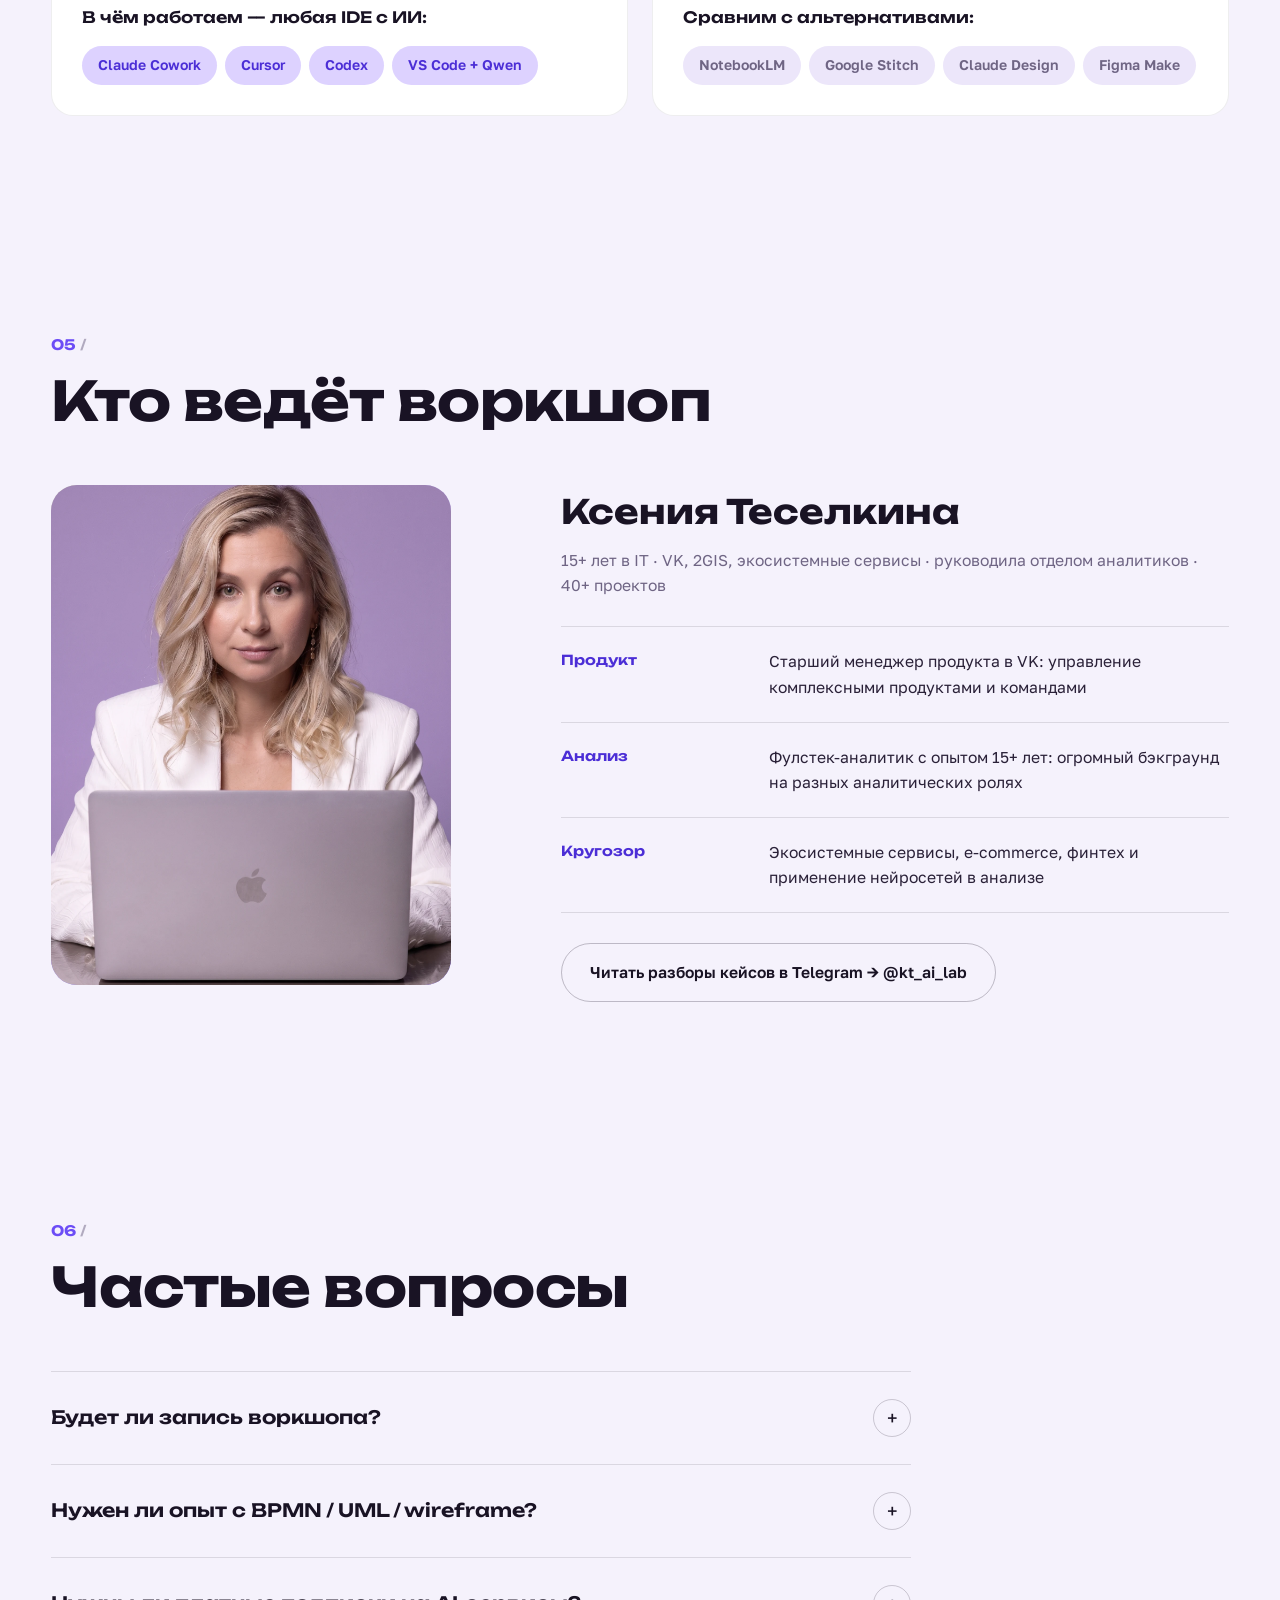
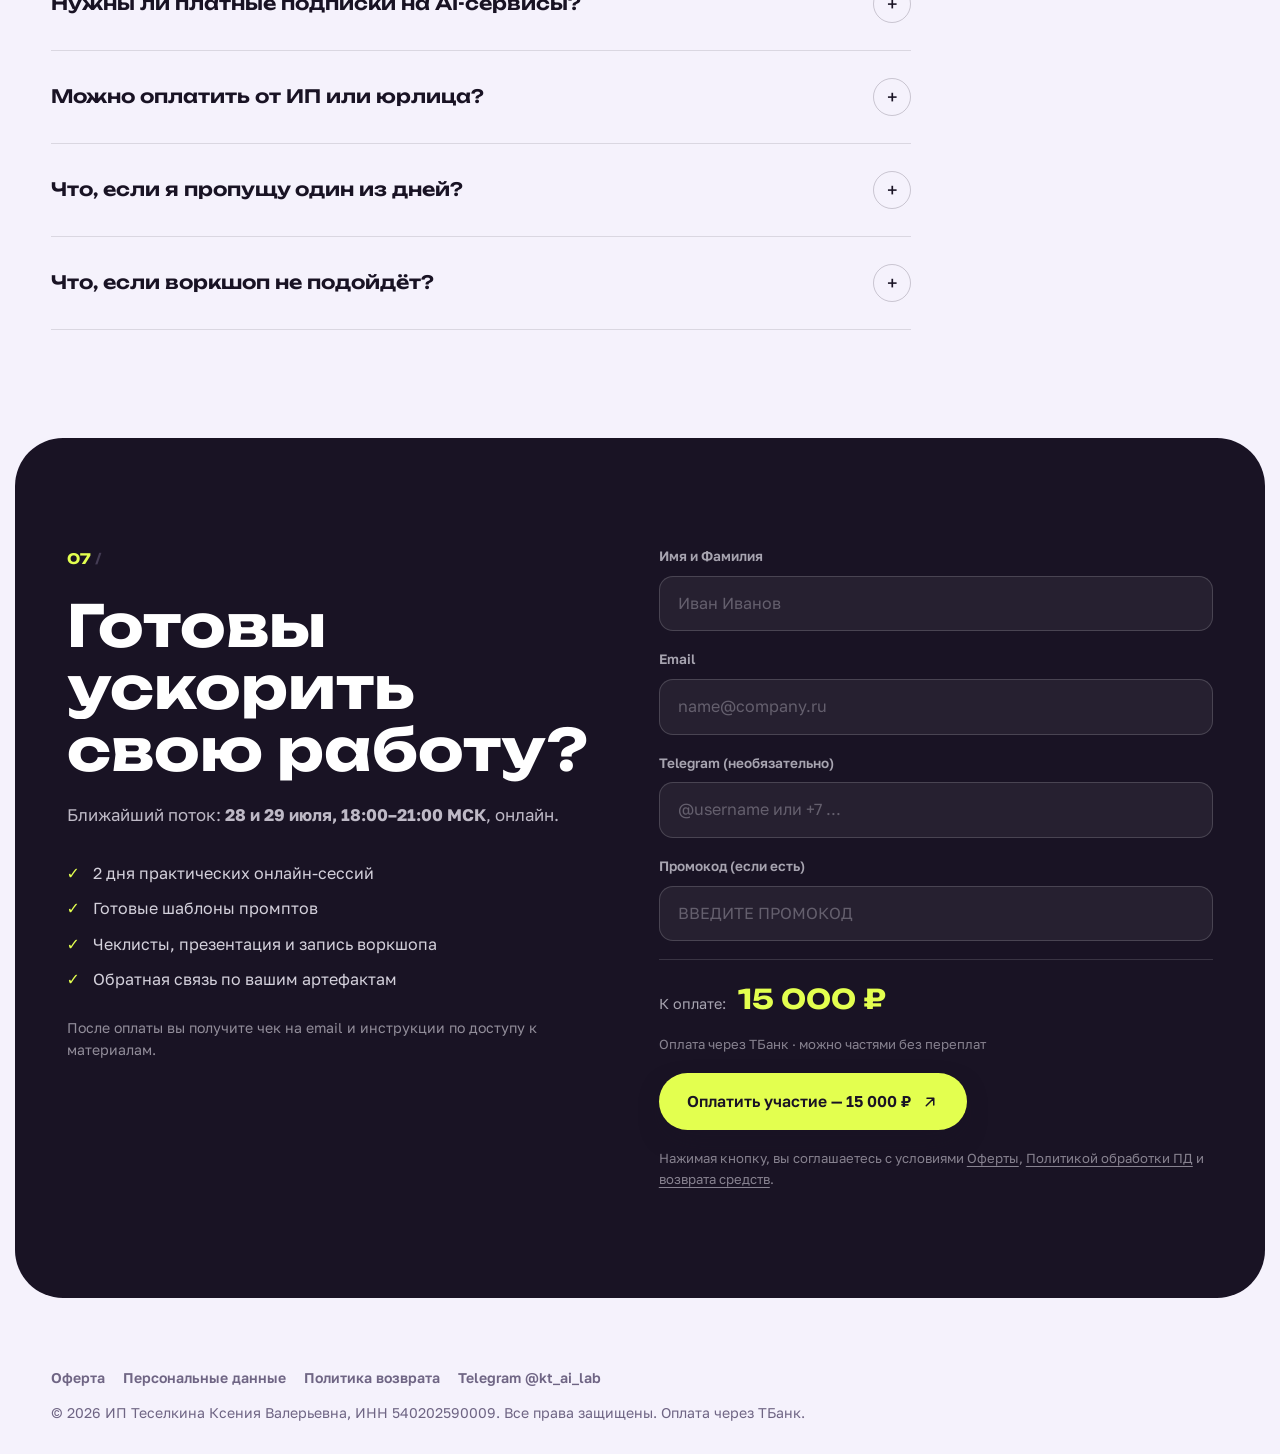
==== commit ff8e4d24: "Rebuild study page as the actual workshop landing - Full landing for 'Диаграммы, прототипы и презент" ====
--- a/study.html
+++ b/study.html
@@ -3,174 +3,18 @@
 <head>
   <meta charset="UTF-8">
   <meta name="viewport" content="width=device-width, initial-scale=1.0">
-  <title>Обучение — Ксения Теселкина</title>
-  <meta name="description" content="AI-обучение для команд и специалистов: корпоративные воркшопы, открытые курсы и мастер-классы Ксении Теселкиной.">
-  <meta property="og:title" content="Обучение AI — Ксения Теселкина">
-  <meta property="og:description" content="Корпоративные воркшопы, курсы и мастер-классы по AI: от промптов до собственных прототипов.">
+  <title>Диаграммы, прототипы и презентации с ИИ — воркшоп для аналитиков</title>
+  <meta name="description" content="Практический воркшоп Ксении Теселкиной: рабочий AI-пайплайн для аналитика — от BPMN и Mermaid до интерфейсных прототипов и графов знаний. 28–29 июля, онлайн.">
+  <meta property="og:title" content="Диаграммы, прототипы и презентации с ИИ для аналитиков">
+  <meta property="og:description" content="Практический воркшоп: перестаньте тратить часы на ручной визуал. 28–29 июля, 18:00–21:00 МСК.">
   <meta property="og:image" content="assets/img/og.jpg">
   <link rel="preconnect" href="https://fonts.googleapis.com">
   <link rel="preconnect" href="https://fonts.gstatic.com" crossorigin>
   <link href="https://fonts.googleapis.com/css2?family=Unbounded:wght@400;500;600;700;800&family=Golos+Text:wght@400;500;600;700&display=swap" rel="stylesheet">
   <link rel="stylesheet" href="assets/css/style.css">
   <link rel="icon" href="data:image/svg+xml,<svg xmlns='http://www.w3.org/2000/svg' viewBox='0 0 100 100'><rect width='100' height='100' rx='24' fill='%23191324'/><text x='50' y='68' font-size='52' text-anchor='middle' fill='%23E3FF4F' font-family='Arial' font-weight='bold'>K</text></svg>">
-  <script>
-    window.I18N_EXTRA = {
-      ru: {
-        "meta.title.study": "Обучение — Ксения Теселкина",
-        "st.nav.programs": "Программы",
-        "st.nav.formats": "Форматы",
-        "st.nav.how": "Как проходит",
-        "st.nav.faq": "FAQ",
-        "st.nav.signup": "Записаться",
-        "st.nav.portfolio": "← Портфолио",
-
-        "st.hero.eyebrow": "study.ktesselkina.ru",
-        "st.hero.line1": "Учу работать",
-        "st.hero.line2": "с AI",
-        "st.hero.sub": "Воркшопы, курсы и корпоративные программы, после которых нейросети встраиваются в ежедневную работу, а не остаются красивым демо.",
-        "st.hero.cta1": "Выбрать программу",
-        "st.hero.cta2": "Записаться",
-        "st.hero.chip1": "практика с первого часа",
-        "st.hero.chip2": "материалы остаются у вас",
-        "st.hero.chip3": "под задачи вашей команды",
-
-        "st.pr.title": "Программы",
-        "st.pr.sub": "Выберите тему — или соберём программу под вашу команду с нуля.",
-        "st.filter.all": "Все",
-        "st.filter.corporate": "Корпоративные",
-        "st.filter.course": "Курсы",
-        "st.filter.workshop": "Воркшопы",
-        "st.filter.master": "Мастер-классы",
-
-        "st.fm.title": "Форматы",
-        "st.fm.sub": "Один и тот же контент можно упаковать по-разному — под ваш темп и бюджет.",
-        "st.f1.title": "Корпоративная программа",
-        "st.f1.desc": "Серия воркшопов под задачи компании: диагностика процессов, программа под роли команды, домашние задания на реальных кейсах.",
-        "st.f1.li1": "от 2 недель",
-        "st.f1.li2": "до 30 человек в потоке",
-        "st.f1.li3": "материалы и шаблоны промптов",
-        "st.f2.title": "Открытый воркшоп",
-        "st.f2.desc": "Интенсив на 2–4 часа по конкретному навыку: прототип в Cursor, AI-ассистенты, требования с LLM. Максимум практики, ноль воды.",
-        "st.f2.li1": "2–4 часа",
-        "st.f2.li2": "онлайн, в записи — навсегда",
-        "st.f2.li3": "разбор ваших примеров",
-        "st.f3.title": "Индивидуальная консультация",
-        "st.f3.desc": "Персональный разбор: как встроить AI в ваши процессы, какие инструменты выбрать, с чего начать команде.",
-        "st.f3.li1": "60–90 минут",
-        "st.f3.li2": "план внедрения после встречи",
-        "st.f3.li3": "ответы на вопросы ещё неделю",
-
-        "st.how.title": "Как проходит",
-        "st.s1.title": "Заявка",
-        "st.s1.desc": "Пишете в Telegram или оставляете заявку в форме — отвечаю в течение дня.",
-        "st.s2.title": "Созвон",
-        "st.s2.desc": "Коротко обсуждаем задачи, уровень команды и что должно измениться после обучения.",
-        "st.s3.title": "Программа",
-        "st.s3.desc": "Собираю программу под ваши кейсы и согласовываю формат, даты и результат.",
-        "st.s4.title": "Обучение",
-        "st.s4.desc": "Практика на ваших задачах, шаблоны и материалы остаются у команды навсегда.",
-
-        "st.faq.title": "Частые вопросы",
-        "st.q1": "Мы совсем не работали с нейросетями. Подойдёт?",
-        "st.a1": "Да. Программы собираются под уровень группы: для новичков начинаем с основ работы с LLM и первых рабочих промптов — уже к концу первого занятия вы автоматизируете реальную задачу.",
-        "st.q2": "Какие инструменты используем? Нужны ли платные подписки?",
-        "st.a2": "Подбираю инструменты под ваши задачи и ограничения компании: ChatGPT, Claude, Cursor, n8n и другие. Для большинства воркшопов достаточно бесплатных тарифов — про платные скажу заранее.",
-        "st.q3": "Останутся ли материалы после обучения?",
-        "st.a3": "Да, все презентации, шаблоны промптов, чек-листы и записи остаются у вас без ограничений по времени.",
-        "st.q4": "Можно ли обучение под NDA и во внутреннем контуре?",
-        "st.a4": "Можно: работаю с корпоративными требованиями безопасности — подпишем NDA, а программу адаптируем под инструменты, разрешённые в вашей компании.",
-
-        "st.su.title": "Записаться",
-        "st.su.sub": "Оставьте контакты — вернусь с ответом в течение дня. Или напишите сразу в Telegram, так быстрее.",
-        "st.su.name": "Как вас зовут",
-        "st.su.contact": "Email или Telegram",
-        "st.su.about": "Что интересует: программа, формат, размер команды",
-        "st.su.btn": "Отправить заявку",
-        "st.su.tg": "Написать в Telegram",
-        "st.su.note": "Кнопка откроет письмо с заполненной заявкой — останется только нажать «отправить».",
-
-        "meta.title": "Обучение — Ксения Теселкина"
-      },
-      en: {
-        "meta.title.study": "Learning — Ksenia Teselkina",
-        "st.nav.programs": "Programs",
-        "st.nav.formats": "Formats",
-        "st.nav.how": "How it works",
-        "st.nav.faq": "FAQ",
-        "st.nav.signup": "Sign up",
-        "st.nav.portfolio": "← Portfolio",
-
-        "st.hero.eyebrow": "study.ktesselkina.ru",
-        "st.hero.line1": "Teaching teams",
-        "st.hero.line2": "to work with AI",
-        "st.hero.sub": "Workshops, courses and corporate programs after which neural networks become part of everyday work — not just a pretty demo.",
-        "st.hero.cta1": "Choose a program",
-        "st.hero.cta2": "Sign up",
-        "st.hero.chip1": "hands-on from hour one",
-        "st.hero.chip2": "materials are yours to keep",
-        "st.hero.chip3": "tailored to your team",
-
-        "st.pr.title": "Programs",
-        "st.pr.sub": "Pick a topic — or we'll build a program for your team from scratch.",
-        "st.filter.all": "All",
-        "st.filter.corporate": "Corporate",
-        "st.filter.course": "Courses",
-        "st.filter.workshop": "Workshops",
-        "st.filter.master": "Masterclasses",
-
-        "st.fm.title": "Formats",
-        "st.fm.sub": "The same content can be packaged differently — to match your pace and budget.",
-        "st.f1.title": "Corporate program",
-        "st.f1.desc": "A workshop series built around your company's needs: process diagnostics, role-based curriculum, homework on real cases.",
-        "st.f1.li1": "from 2 weeks",
-        "st.f1.li2": "up to 30 people per cohort",
-        "st.f1.li3": "materials & prompt templates",
-        "st.f2.title": "Open workshop",
-        "st.f2.desc": "A 2–4 hour intensive on one concrete skill: a prototype in Cursor, AI assistants, requirements with LLMs. Maximum practice, zero fluff.",
-        "st.f2.li1": "2–4 hours",
-        "st.f2.li2": "online, recording forever",
-        "st.f2.li3": "review of your examples",
-        "st.f3.title": "1:1 consultation",
-        "st.f3.desc": "A personal deep-dive: how to embed AI into your processes, which tools to pick, where your team should start.",
-        "st.f3.li1": "60–90 minutes",
-        "st.f3.li2": "adoption plan after the call",
-        "st.f3.li3": "follow-up questions for a week",
-
-        "st.how.title": "How it works",
-        "st.s1.title": "Request",
-        "st.s1.desc": "Message me on Telegram or leave a request in the form — I reply within a day.",
-        "st.s2.title": "Call",
-        "st.s2.desc": "We briefly discuss your goals, the team's level and what should change after the training.",
-        "st.s3.title": "Program",
-        "st.s3.desc": "I build a program around your cases and agree on format, dates and outcomes.",
-        "st.s4.title": "Training",
-        "st.s4.desc": "Practice on your own tasks; templates and materials stay with the team forever.",
-
-        "st.faq.title": "FAQ",
-        "st.q1": "We've never worked with neural networks. Will it fit?",
-        "st.a1": "Yes. Programs adapt to the group's level: beginners start with LLM basics and their first working prompts — by the end of the first session you'll automate a real task.",
-        "st.q2": "Which tools do we use? Are paid subscriptions required?",
-        "st.a2": "I pick tools to match your goals and company restrictions: ChatGPT, Claude, Cursor, n8n and more. Free tiers are enough for most workshops — I'll flag paid ones in advance.",
-        "st.q3": "Do we keep the materials after the training?",
-        "st.a3": "Yes — all slides, prompt templates, checklists and recordings stay with you, no time limits.",
-        "st.q4": "Can you train under NDA and inside our infrastructure?",
-        "st.a4": "Yes: I work with corporate security requirements — we'll sign an NDA and adapt the program to the tools allowed in your company.",
-
-        "st.su.title": "Sign up",
-        "st.su.sub": "Leave your contacts — I'll get back within a day. Or message me on Telegram, it's faster.",
-        "st.su.name": "Your name",
-        "st.su.contact": "Email or Telegram",
-        "st.su.about": "What you're interested in: program, format, team size",
-        "st.su.btn": "Send request",
-        "st.su.tg": "Message on Telegram",
-        "st.su.note": "The button opens a pre-filled email — just hit “send”.",
-
-        "meta.title": "Learning — Ksenia Teselkina"
-      }
-    };
-  </script>
 </head>
-<body data-title-key="meta.title.study" class="page-study">
+<body class="page-study">
 
   <div class="grain" aria-hidden="true"></div>
   <div class="cursor" aria-hidden="true"><div class="cursor__dot"></div><div class="cursor__ring"></div></div>
@@ -179,21 +23,17 @@
   <header class="header" id="header">
     <a href="#top" class="header__logo" data-magnetic>
       <span class="header__logo-mark">KT</span>
-      <span class="header__logo-text" data-i18n="nav.logo">Ксения Теселкина</span>
+      <span class="header__logo-text">AI с Ксенией</span>
     </a>
     <nav class="header__nav" aria-label="Основная навигация">
-      <a href="#programs" class="header__link" data-i18n="st.nav.programs">Программы</a>
-      <a href="#formats" class="header__link" data-i18n="st.nav.formats">Форматы</a>
-      <a href="#how" class="header__link" data-i18n="st.nav.how">Как проходит</a>
-      <a href="#faq" class="header__link" data-i18n="st.nav.faq">FAQ</a>
-      <a href="index.html" class="header__link" data-i18n="st.nav.portfolio">← Портфолио</a>
+      <a href="#program" class="header__link">Программа</a>
+      <a href="#results" class="header__link">Результат</a>
+      <a href="#author" class="header__link">Автор</a>
+      <a href="#faq" class="header__link">FAQ</a>
+      <a href="index.html" class="header__link">← Портфолио</a>
     </nav>
     <div class="header__right">
-      <div class="lang" role="group" aria-label="Выбор языка">
-        <button class="lang__btn is-active" data-lang="ru" type="button">RU</button>
-        <span class="lang__divider">/</span>
-        <button class="lang__btn" data-lang="en" type="button">EN</button>
-      </div>
+      <a href="#signup" class="btn btn--primary header__cta" data-magnetic><span>Иду на воркшоп</span></a>
       <button class="burger" id="burger" type="button" aria-label="Меню" aria-expanded="false">
         <span></span><span></span>
       </button>
@@ -203,11 +43,12 @@
   <!-- Mobile menu -->
   <div class="mobmenu" id="mobmenu" aria-hidden="true">
     <nav class="mobmenu__nav">
-      <a href="#programs" class="mobmenu__link" data-i18n="st.nav.programs">Программы</a>
-      <a href="#formats" class="mobmenu__link" data-i18n="st.nav.formats">Форматы</a>
-      <a href="#how" class="mobmenu__link" data-i18n="st.nav.how">Как проходит</a>
-      <a href="#signup" class="mobmenu__link" data-i18n="st.nav.signup">Записаться</a>
-      <a href="index.html" class="mobmenu__link" data-i18n="st.nav.portfolio">← Портфолио</a>
+      <a href="#program" class="mobmenu__link">Программа</a>
+      <a href="#results" class="mobmenu__link">Результат</a>
+      <a href="#author" class="mobmenu__link">Автор</a>
+      <a href="#faq" class="mobmenu__link">FAQ</a>
+      <a href="#signup" class="mobmenu__link">Записаться</a>
+      <a href="index.html" class="mobmenu__link">← Портфолио</a>
     </nav>
     <div class="mobmenu__footer">
       <a href="https://t.me/kt_ai_lab" target="_blank" rel="noopener">Telegram</a>
@@ -220,20 +61,32 @@
     <!-- ============ HERO ============ -->
     <section class="shero">
       <div class="shero__inner">
-        <p class="hero__eyebrow reveal-line"><span data-i18n="st.hero.eyebrow">study.ktesselkina.ru</span></p>
-        <h1 class="shero__title">
-          <span class="hero__title-line"><span class="hero__title-word" data-i18n="st.hero.line1">Учу работать</span></span>
-          <span class="hero__title-line"><span class="hero__title-word hero__title-word--outline" data-i18n="st.hero.line2">с AI</span></span>
+        <div class="lhero__badge reveal-line">
+          <span class="lhero__pulse" aria-hidden="true"></span>
+          <span>Ближайший поток — 28 и 29 июля · 18:00–21:00 МСК · онлайн</span>
+        </div>
+        <h1 class="shero__title lhero__title">
+          <span class="hero__title-line"><span class="hero__title-word">Диаграммы, прототипы</span></span>
+          <span class="hero__title-line"><span class="hero__title-word">и презентации <em class="lhero__em">с ИИ</em></span></span>
+          <span class="hero__title-line"><span class="hero__title-word hero__title-word--outline">для аналитиков</span></span>
         </h1>
-        <p class="hero__sub shero__sub reveal" data-i18n="st.hero.sub">Воркшопы, курсы и корпоративные программы, после которых нейросети встраиваются в ежедневную работу, а не остаются красивым демо.</p>
+        <p class="hero__sub shero__sub reveal">Практический воркшоп о том, как перестать тратить часы на ручной визуал и собрать рабочий AI-пайплайн: от BPMN и Mermaid до интерфейсных прототипов и графов знаний.</p>
         <div class="hero__cta reveal">
-          <a href="#programs" class="btn btn--primary" data-magnetic><span data-i18n="st.hero.cta1">Выбрать программу</span><svg viewBox="0 0 24 24" fill="none"><path d="M12 5v14m0 0l-6-6m6 6l6-6" stroke="currentColor" stroke-width="2" stroke-linecap="round" stroke-linejoin="round"/></svg></a>
-          <a href="#signup" class="btn btn--ghost" data-magnetic><span data-i18n="st.hero.cta2">Записаться</span></a>
-        </div>
-        <div class="shero__chips reveal" aria-hidden="true">
-          <span class="shero__chip" data-i18n="st.hero.chip1">практика с первого часа</span>
-          <span class="shero__chip shero__chip--lime" data-i18n="st.hero.chip2">материалы остаются у вас</span>
-          <span class="shero__chip shero__chip--violet" data-i18n="st.hero.chip3">под задачи вашей команды</span>
+          <a href="#signup" class="btn btn--primary" data-magnetic><span>Иду на воркшоп</span><svg viewBox="0 0 24 24" fill="none"><path d="M7 17L17 7M17 7H8M17 7V16" stroke="currentColor" stroke-width="2" stroke-linecap="round" stroke-linejoin="round"/></svg></a>
+          <a href="#program" class="btn btn--ghost" data-magnetic><span>Посмотреть программу</span></a>
+        </div>
+        <div class="lhero__meta reveal">
+          <div class="lhero__countdown" id="countdown" hidden>
+            <span class="lhero__countdown-label">до старта</span>
+            <span class="lhero__countdown-num" id="cdDays">0</span><span class="lhero__countdown-u">дн</span>
+            <span class="lhero__countdown-num" id="cdHours">0</span><span class="lhero__countdown-u">ч</span>
+            <span class="lhero__countdown-num" id="cdMins">0</span><span class="lhero__countdown-u">мин</span>
+          </div>
+          <div class="hero__stats lhero__stats">
+            <div class="stat"><span class="stat__num">2010</span><span class="stat__label">в IT с этого года</span></div>
+            <div class="stat"><span class="stat__num" data-count="10" data-suffix="+">0</span><span class="stat__label">курсов для аналитиков</span></div>
+            <div class="stat"><span class="stat__num" data-count="300" data-suffix="+">0</span><span class="stat__label">довольных учеников</span></div>
+          </div>
         </div>
       </div>
       <svg class="shero__scribble" viewBox="0 0 600 400" fill="none" aria-hidden="true">
@@ -245,163 +98,264 @@
     <div class="marquee" aria-hidden="true">
       <div class="marquee__track">
         <div class="marquee__group">
-          <span>Промпт-инжиниринг</span><i>✳</i><span>AI-агенты</span><i>✳</i><span>Cursor</span><i>✳</i><span>ChatGPT</span><i>✳</i><span>Claude</span><i>✳</i><span>n8n</span><i>✳</i><span>Notion</span><i>✳</i><span>CJM</span><i>✳</i><span>Прототипы</span><i>✳</i><span>Требования</span><i>✳</i>
+          <span>BPMN</span><i>✳</i><span>Mermaid</span><i>✳</i><span>UML</span><i>✳</i><span>C4</span><i>✳</i><span>User Flow</span><i>✳</i><span>Wireframe</span><i>✳</i><span>Прототипы</span><i>✳</i><span>Презентации</span><i>✳</i><span>Графы знаний</span><i>✳</i><span>AI-пайплайн</span><i>✳</i>
         </div>
         <div class="marquee__group" aria-hidden="true">
-          <span>Промпт-инжиниринг</span><i>✳</i><span>AI-агенты</span><i>✳</i><span>Cursor</span><i>✳</i><span>ChatGPT</span><i>✳</i><span>Claude</span><i>✳</i><span>n8n</span><i>✳</i><span>Notion</span><i>✳</i><span>CJM</span><i>✳</i><span>Прототипы</span><i>✳</i><span>Требования</span><i>✳</i>
+          <span>BPMN</span><i>✳</i><span>Mermaid</span><i>✳</i><span>UML</span><i>✳</i><span>C4</span><i>✳</i><span>User Flow</span><i>✳</i><span>Wireframe</span><i>✳</i><span>Прототипы</span><i>✳</i><span>Презентации</span><i>✳</i><span>Графы знаний</span><i>✳</i><span>AI-пайплайн</span><i>✳</i>
         </div>
       </div>
     </div>
 
-    <!-- ============ PROGRAMS ============ -->
-    <section class="section" id="programs">
-      <div class="section__head">
-        <span class="section__num">01</span>
-        <h2 class="section__title reveal-words" data-i18n="st.pr.title">Программы</h2>
-        <p class="section__sub reveal" data-i18n="st.pr.sub">Выберите тему — или соберём программу под вашу команду с нуля.</p>
-      </div>
-
-      <div class="filters reveal" role="group" aria-label="Фильтр программ">
-        <button class="filters__btn is-active" data-filter="all" type="button" data-i18n="st.filter.all">Все</button>
-        <button class="filters__btn" data-filter="corporate" type="button" data-i18n="st.filter.corporate">Корпоративные</button>
-        <button class="filters__btn" data-filter="course" type="button" data-i18n="st.filter.course">Курсы</button>
-        <button class="filters__btn" data-filter="workshop" type="button" data-i18n="st.filter.workshop">Воркшопы</button>
-        <button class="filters__btn" data-filter="master" type="button" data-i18n="st.filter.master">Мастер-классы</button>
-      </div>
-
-      <div class="cards" id="programGrid">
-        <a class="card reveal" data-tilt data-format="corporate" href="#signup">
-          <span class="card__num">01</span>
-          <h3 class="card__title" data-i18n="ws.c1.title">Корпоративные AI-воркшопы</h3>
-          <p class="card__desc" data-i18n="ws.c1.desc">Серия обучений для сотрудников компаний: как встроить нейросети в ежедневную работу. Запущено для команд VK.</p>
-          <span class="card__foot"><span class="card__tag" data-i18n="ws.c1.tag">формат: корпоративный</span><span class="card__arrow" aria-hidden="true"><svg viewBox="0 0 24 24" fill="none"><path d="M7 17L17 7M17 7H8M17 7V16" stroke="currentColor" stroke-width="2" stroke-linecap="round" stroke-linejoin="round"/></svg></span></span>
-        </a>
-        <a class="card reveal" data-tilt data-format="course" href="https://systems.education/sard" target="_blank" rel="noopener">
-          <span class="card__num">02</span>
-          <h3 class="card__title" data-i18n="ws.c2.title">AI-driven разработка требований</h3>
-          <p class="card__desc" data-i18n="ws.c2.desc">Курс Systems.Education: 15 техник выявления и анализа требований с помощью ИИ — с инженерной строгостью, без галлюцинаций.</p>
-          <span class="card__foot"><span class="card__tag" data-i18n="ws.c2.tag">формат: онлайн-курс</span><span class="card__arrow" aria-hidden="true"><svg viewBox="0 0 24 24" fill="none"><path d="M7 17L17 7M17 7H8M17 7V16" stroke="currentColor" stroke-width="2" stroke-linecap="round" stroke-linejoin="round"/></svg></span></span>
-        </a>
-        <a class="card reveal" data-tilt data-format="workshop" href="#signup">
-          <span class="card__num">03</span>
-          <h3 class="card__title" data-i18n="ws.c3.title">Кликабельный прототип с AI в Cursor</h3>
-          <p class="card__desc" data-i18n="ws.c3.desc">Воркшоп: собираем работающий прототип приложения без разработчиков — только идея, Cursor и правильные промпты.</p>
-          <span class="card__foot"><span class="card__tag" data-i18n="ws.c3.tag">формат: воркшоп</span><span class="card__arrow" aria-hidden="true"><svg viewBox="0 0 24 24" fill="none"><path d="M7 17L17 7M17 7H8M17 7V16" stroke="currentColor" stroke-width="2" stroke-linecap="round" stroke-linejoin="round"/></svg></span></span>
-        </a>
-        <a class="card reveal" data-tilt data-format="workshop" href="https://workshop3-eight.vercel.app/" target="_blank" rel="noopener">
-          <span class="card__num">04</span>
-          <h3 class="card__title" data-i18n="ws.c4.title">AI-ассистенты и скиллы</h3>
-          <p class="card__desc" data-i18n="ws.c4.desc">Практикум по созданию персональных AI-ассистентов: настраиваем агентов под свои задачи и учим их новым навыкам.</p>
-          <span class="card__foot"><span class="card__tag" data-i18n="ws.c4.tag">формат: воркшоп</span><span class="card__arrow" aria-hidden="true"><svg viewBox="0 0 24 24" fill="none"><path d="M7 17L17 7M17 7H8M17 7V16" stroke="currentColor" stroke-width="2" stroke-linecap="round" stroke-linejoin="round"/></svg></span></span>
-        </a>
-        <a class="card reveal" data-tilt data-format="master" href="https://www.youtube.com/watch?v=b4bGbEPmNdo" target="_blank" rel="noopener">
-          <span class="card__num">05</span>
-          <h3 class="card__title" data-i18n="ws.c5.title">Управление требованиями в Notion</h3>
-          <p class="card__desc" data-i18n="ws.c5.desc">Мастер-класс: превращаем Notion в единый источник правды по требованиям — структура, шаблоны, связи.</p>
-          <span class="card__foot"><span class="card__tag" data-i18n="ws.c5.tag">формат: мастер-класс</span><span class="card__arrow" aria-hidden="true"><svg viewBox="0 0 24 24" fill="none"><path d="M7 17L17 7M17 7H8M17 7V16" stroke="currentColor" stroke-width="2" stroke-linecap="round" stroke-linejoin="round"/></svg></span></span>
-        </a>
-        <a class="card reveal" data-tilt data-format="workshop" href="#signup">
-          <span class="card__num">06</span>
-          <h3 class="card__title" data-i18n="ws.c6.title">Customer Journey Map на практике</h3>
-          <p class="card__desc" data-i18n="ws.c6.desc">Воркшоп: строим CJM, который команда реально использует, а не вешает на стену. От исследования до инсайтов.</p>
-          <span class="card__foot"><span class="card__tag" data-i18n="ws.c6.tag">формат: воркшоп</span><span class="card__arrow" aria-hidden="true"><svg viewBox="0 0 24 24" fill="none"><path d="M7 17L17 7M17 7H8M17 7V16" stroke="currentColor" stroke-width="2" stroke-linecap="round" stroke-linejoin="round"/></svg></span></span>
-        </a>
-      </div>
-    </section>
-
-    <!-- ============ FORMATS ============ -->
-    <section class="section formats" id="formats">
+    <!-- ============ PAIN ============ -->
+    <section class="section pain">
+      <div class="pain__grid">
+        <div>
+          <span class="section__num">01</span>
+          <h2 class="section__title reveal-words">Вы понимаете задачу за час, а оформляете её до ночи…</h2>
+        </div>
+        <div class="pain__text">
+          <p class="reveal">Вы уже поняли процесс. У вас в голове готовая логика, связи, крайние случаи.</p>
+          <p class="reveal">А дальше начинается другая работа. Открыть draw.io и двигать прямоугольники, чтобы линии не пересекались. Перенести ту же логику в sequence-диаграмму. Нарисовать с десяток экранов в разных состояниях. Упаковать всё в презентацию, потому что на Zoom'е без слайдов не слушают.</p>
+          <p class="pain__accent reveal">Самая ценная часть работы — анализ — занимает у вас час. А оформление, в котором уже нет никакой мысли, съедает вечер. И так в каждой задаче.</p>
+        </div>
+      </div>
+    </section>
+
+    <!-- ============ FIT ============ -->
+    <section class="section fit">
       <div class="section__head">
         <span class="section__num">02</span>
-        <h2 class="section__title reveal-words" data-i18n="st.fm.title">Форматы</h2>
-        <p class="section__sub reveal" data-i18n="st.fm.sub">Один и тот же контент можно упаковать по-разному — под ваш темп и бюджет.</p>
-      </div>
-      <div class="fmts">
-        <div class="fmt reveal" data-tilt>
-          <span class="fmt__num">I</span>
-          <h3 class="fmt__title" data-i18n="st.f1.title">Корпоративная программа</h3>
-          <p class="fmt__desc" data-i18n="st.f1.desc">Серия воркшопов под задачи компании: диагностика процессов, программа под роли команды, домашние задания на реальных кейсах.</p>
-          <ul class="fmt__list">
-            <li data-i18n="st.f1.li1">от 2 недель</li>
-            <li data-i18n="st.f1.li2">до 30 человек в потоке</li>
-            <li data-i18n="st.f1.li3">материалы и шаблоны промптов</li>
+        <h2 class="section__title reveal-words">Честно: кому это точно зайдёт, а кому — нет</h2>
+        <p class="section__sub reveal">Чтобы вы не потратили 15 000 ₽ зря — прочитайте эти списки.</p>
+      </div>
+      <div class="fit__grid">
+        <div class="fit__col fit__col--yes reveal" data-tilt>
+          <h3 class="fit__title"><span class="fit__mark fit__mark--yes">✓</span>Зайдёт, если:</h3>
+          <ul>
+            <li>вы системный, продуктовый, бизнес-аналитик или менеджер продукта — и BPMN/UML/wireframe ваша рутина</li>
+            <li>вы уже пробовали ChatGPT для работы, но результат был «ну такое» — и бросили</li>
+            <li>вы хотите за 2 вечера получить готовый пайплайн: от заметок до диаграмм и слайдов</li>
+            <li>вы устали от ручной работы в Figma / draw.io / PowerPoint и хотите убрать оттуда 80% рутины</li>
+            <li>у вас нет дизайнера под боком, а презентацию или схему сдавать уже завтра</li>
           </ul>
         </div>
-        <div class="fmt fmt--accent reveal" data-tilt>
-          <span class="fmt__num">II</span>
-          <h3 class="fmt__title" data-i18n="st.f2.title">Открытый воркшоп</h3>
-          <p class="fmt__desc" data-i18n="st.f2.desc">Интенсив на 2–4 часа по конкретному навыку: прототип в Cursor, AI-ассистенты, требования с LLM. Максимум практики, ноль воды.</p>
-          <ul class="fmt__list">
-            <li data-i18n="st.f2.li1">2–4 часа</li>
-            <li data-i18n="st.f2.li2">онлайн, в записи — навсегда</li>
-            <li data-i18n="st.f2.li3">разбор ваших примеров</li>
+        <div class="fit__col fit__col--no reveal" data-tilt>
+          <h3 class="fit__title"><span class="fit__mark fit__mark--no">✗</span>Скорее не ваш вариант, если:</h3>
+          <ul>
+            <li>вы ищете базовый курс по нотациям — BPMN/UML с нуля (здесь про ускорение, не про основы)</li>
+            <li>вы ждёте «курс по ChatGPT в целом» без привязки к задачам аналитика</li>
+            <li>вы готовы только смотреть — воркшоп практический, будем делать в прямом эфире</li>
+            <li>у вас уже выстроен AI-пайплайн в команде и дизайнер решает визуал</li>
+            <li>вы не готовы поставить 2–3 AI-сервиса (все бесплатные тарифы подойдут, но аккаунты нужны)</li>
           </ul>
         </div>
-        <div class="fmt reveal" data-tilt>
-          <span class="fmt__num">III</span>
-          <h3 class="fmt__title" data-i18n="st.f3.title">Индивидуальная консультация</h3>
-          <p class="fmt__desc" data-i18n="st.f3.desc">Персональный разбор: как встроить AI в ваши процессы, какие инструменты выбрать, с чего начать команде.</p>
-          <ul class="fmt__list">
-            <li data-i18n="st.f3.li1">60–90 минут</li>
-            <li data-i18n="st.f3.li2">план внедрения после встречи</li>
-            <li data-i18n="st.f3.li3">ответы на вопросы ещё неделю</li>
-          </ul>
-        </div>
-      </div>
-    </section>
-
-    <!-- ============ HOW ============ -->
-    <section class="section how" id="how">
+      </div>
+    </section>
+
+    <!-- ============ SPEED / RESULTS ============ -->
+    <section class="section speed" id="results">
       <div class="section__head">
         <span class="section__num">03</span>
-        <h2 class="section__title reveal-words" data-i18n="st.how.title">Как проходит</h2>
-      </div>
-      <ol class="steps">
-        <li class="step reveal">
-          <span class="step__num">01</span>
-          <h3 class="step__title" data-i18n="st.s1.title">Заявка</h3>
-          <p class="step__desc" data-i18n="st.s1.desc">Пишете в Telegram или оставляете заявку в форме — отвечаю в течение дня.</p>
-        </li>
-        <li class="step reveal">
-          <span class="step__num">02</span>
-          <h3 class="step__title" data-i18n="st.s2.title">Созвон</h3>
-          <p class="step__desc" data-i18n="st.s2.desc">Коротко обсуждаем задачи, уровень команды и что должно измениться после обучения.</p>
-        </li>
-        <li class="step reveal">
-          <span class="step__num">03</span>
-          <h3 class="step__title" data-i18n="st.s3.title">Программа</h3>
-          <p class="step__desc" data-i18n="st.s3.desc">Собираю программу под ваши кейсы и согласовываю формат, даты и результат.</p>
-        </li>
-        <li class="step reveal">
-          <span class="step__num">04</span>
-          <h3 class="step__title" data-i18n="st.s4.title">Обучение</h3>
-          <p class="step__desc" data-i18n="st.s4.desc">Практика на ваших задачах, шаблоны и материалы остаются у команды навсегда.</p>
-        </li>
-      </ol>
+        <h2 class="section__title reveal-words">Что вы сможете создавать за минуты</h2>
+        <p class="section__sub reveal">Вместо часов ручной отрисовки — быстрые и структурные черновики, готовые для обсуждения с командой.</p>
+      </div>
+      <div class="speed__cards">
+        <div class="speedcard reveal" data-tilt>
+          <span class="speedcard__time">2 мин</span>
+          <h3>Диаграмма из текстового ТЗ</h3>
+          <p>Sequence-диаграмма из текстового ТЗ — вместо часа в draw.io.</p>
+        </div>
+        <div class="speedcard speedcard--accent reveal" data-tilt>
+          <span class="speedcard__time">5 мин</span>
+          <h3>Wireframe экранов</h3>
+          <p>Wireframe ключевых экранов прямо из требований.</p>
+        </div>
+        <div class="speedcard reveal" data-tilt>
+          <span class="speedcard__time">3 мин</span>
+          <h3>Слайд для стейкхолдера</h3>
+          <p>Слайд презентации из аналитического материала.</p>
+        </div>
+      </div>
+      <div class="speed__list reveal">
+        <h3 class="speed__list-title">Что заберёт на себя ИИ:</h3>
+        <ul>
+          <li>BPMN и sequence из текста — за минуты, не часы</li>
+          <li>Wireframe экранов по описанию требований</li>
+          <li>Структура и черновик слайдов для стейкхолдеров</li>
+          <li>Перевод логики между нотациями без ручного переписывания</li>
+          <li>Граф знаний из сырых требований</li>
+        </ul>
+        <p class="speed__free">А у вас появляется свободное время — на себя, детей и хобби ✳</p>
+      </div>
+    </section>
+
+    <!-- ============ PROGRAM ============ -->
+    <section class="section program" id="program">
+      <div class="section__head">
+        <span class="section__num">04</span>
+        <h2 class="section__title reveal-words">Программа воркшопа</h2>
+        <p class="section__sub reveal">Работаем на сквозном кейсе: мобильное приложение для создания клубов по интересам.</p>
+      </div>
+
+      <div class="days">
+        <article class="day reveal">
+          <header class="day__head">
+            <span class="day__label">День 1</span>
+            <h3 class="day__title">Диаграммы и прототипы</h3>
+            <span class="day__date">28 июля · 18:00–21:00 МСК</span>
+          </header>
+          <div class="day__modules">
+            <div class="module">
+              <span class="module__num">1</span>
+              <div>
+                <h4>Системы и процессы</h4>
+                <ul>
+                  <li>BPMN, Mermaid, UML, C4, user flow</li>
+                  <li>Подходы text-to-diagram и diagram-as-code</li>
+                  <li><b>Практика:</b> сборка BPMN процесса и перевод в UML для другой аудитории</li>
+                </ul>
+              </div>
+            </div>
+            <div class="module">
+              <span class="module__num">2</span>
+              <div>
+                <h4>Прототипы интерфейсов</h4>
+                <ul>
+                  <li>Как превращать user flow в wireframe</li>
+                  <li>Проектирование экранов, UX-паттерны, кликабельные прототипы, дизайн-система</li>
+                  <li><b>Практика:</b> прототипы ключевых экранов (лента, создание клуба)</li>
+                </ul>
+              </div>
+            </div>
+          </div>
+        </article>
+
+        <article class="day day--accent reveal">
+          <header class="day__head">
+            <span class="day__label">День 2</span>
+            <h3 class="day__title">Презентации и пайплайн</h3>
+            <span class="day__date">29 июля · 18:00–21:00 МСК</span>
+          </header>
+          <div class="day__modules">
+            <div class="module">
+              <span class="module__num">3</span>
+              <div>
+                <h4>Презентации и графы знаний</h4>
+                <ul>
+                  <li>Презентация проекта и отчёт о проделанной работе из заметок и требований</li>
+                  <li>Граф сущностей: роли, связи, зависимости</li>
+                  <li><b>Практика:</b> сборка мини-презентации и графа знаний приложения</li>
+                </ul>
+              </div>
+            </div>
+            <div class="module">
+              <span class="module__num">4</span>
+              <div>
+                <h4>Рабочий AI-пайплайн</h4>
+                <ul>
+                  <li>Сборка инструментов в единый экономящий время процесс</li>
+                  <li>Чеклист ревью AI-сгенерированных артефактов, авто-ревью</li>
+                  <li><b>Финал:</b> готовый процесс применения ИИ в вашей работе, рекомендации по адаптации под ваши проекты</li>
+                </ul>
+              </div>
+            </div>
+          </div>
+        </article>
+      </div>
+
+      <div class="outcome reveal">
+        <h3 class="outcome__title">На выходе у вас будет</h3>
+        <ul class="outcome__list">
+          <li>BPMN из текстовых требований</li>
+          <li>Сгенерированные диаграммы UML и C4</li>
+          <li>Wireframe экранов</li>
+          <li>10-слайдовая презентация для стейкхолдера</li>
+          <li>ИИ-агент, которого можно донастроить под ваш проект</li>
+        </ul>
+        <p class="outcome__note">Всё — в вашей папке, всё — сделано вашими руками.</p>
+      </div>
+
+      <div class="tools reveal">
+        <div class="tools__col">
+          <h3 class="tools__title">В чём работаем — любая IDE с ИИ:</h3>
+          <div class="tools__chips">
+            <span>Claude Cowork</span><span>Cursor</span><span>Codex</span><span>VS Code + Qwen</span>
+          </div>
+        </div>
+        <div class="tools__col">
+          <h3 class="tools__title">Сравним с альтернативами:</h3>
+          <div class="tools__chips tools__chips--alt">
+            <span>NotebookLM</span><span>Google Stitch</span><span>Claude Design</span><span>Figma Make</span>
+          </div>
+        </div>
+      </div>
+    </section>
+
+    <!-- ============ AUTHOR ============ -->
+    <section class="section author" id="author">
+      <div class="section__head">
+        <span class="section__num">05</span>
+        <h2 class="section__title reveal-words">Кто ведёт воркшоп</h2>
+      </div>
+      <div class="author__grid">
+        <div class="author__photo-col reveal" data-tilt>
+          <figure class="photo photo--about">
+            <img src="assets/img/about.webp" alt="Ксения Теселкина" loading="lazy">
+            <figcaption class="photo__ph" aria-hidden="true"><span class="photo__ph-label">about.webp</span></figcaption>
+          </figure>
+        </div>
+        <div class="author__body">
+          <h3 class="author__name reveal">Ксения Теселкина</h3>
+          <p class="author__meta reveal">15+ лет в IT · VK, 2GIS, экосистемные сервисы · руководила отделом аналитиков · 40+ проектов</p>
+          <ul class="author__facts">
+            <li class="fact reveal">
+              <span class="fact__k">Продукт</span>
+              <span class="fact__v">Старший менеджер продукта в VK: управление комплексными продуктами и командами</span>
+            </li>
+            <li class="fact reveal">
+              <span class="fact__k">Анализ</span>
+              <span class="fact__v">Фулстек-аналитик с опытом 15+ лет: огромный бэкграунд на разных аналитических ролях</span>
+            </li>
+            <li class="fact reveal">
+              <span class="fact__k">Кругозор</span>
+              <span class="fact__v">Экосистемные сервисы, e-commerce, финтех и применение нейросетей в анализе</span>
+            </li>
+          </ul>
+          <a href="https://t.me/kt_ai_lab" target="_blank" rel="noopener" class="btn btn--ghost reveal" data-magnetic><span>Читать разборы кейсов в Telegram → @kt_ai_lab</span></a>
+        </div>
+      </div>
     </section>
 
     <!-- ============ FAQ ============ -->
     <section class="section faq" id="faq">
       <div class="section__head">
-        <span class="section__num">04</span>
-        <h2 class="section__title reveal-words" data-i18n="st.faq.title">Частые вопросы</h2>
+        <span class="section__num">06</span>
+        <h2 class="section__title reveal-words">Частые вопросы</h2>
       </div>
       <div class="acc">
         <details class="acc__item reveal">
-          <summary class="acc__q"><span data-i18n="st.q1">Мы совсем не работали с нейросетями. Подойдёт?</span><span class="acc__icon" aria-hidden="true">+</span></summary>
-          <p class="acc__a" data-i18n="st.a1">Да. Программы собираются под уровень группы: для новичков начинаем с основ работы с LLM и первых рабочих промптов — уже к концу первого занятия вы автоматизируете реальную задачу.</p>
-        </details>
-        <details class="acc__item reveal">
-          <summary class="acc__q"><span data-i18n="st.q2">Какие инструменты используем? Нужны ли платные подписки?</span><span class="acc__icon" aria-hidden="true">+</span></summary>
-          <p class="acc__a" data-i18n="st.a2">Подбираю инструменты под ваши задачи и ограничения компании: ChatGPT, Claude, Cursor, n8n и другие. Для большинства воркшопов достаточно бесплатных тарифов — про платные скажу заранее.</p>
-        </details>
-        <details class="acc__item reveal">
-          <summary class="acc__q"><span data-i18n="st.q3">Останутся ли материалы после обучения?</span><span class="acc__icon" aria-hidden="true">+</span></summary>
-          <p class="acc__a" data-i18n="st.a3">Да, все презентации, шаблоны промптов, чек-листы и записи остаются у вас без ограничений по времени.</p>
-        </details>
-        <details class="acc__item reveal">
-          <summary class="acc__q"><span data-i18n="st.q4">Можно ли обучение под NDA и во внутреннем контуре?</span><span class="acc__icon" aria-hidden="true">+</span></summary>
-          <p class="acc__a" data-i18n="st.a4">Можно: работаю с корпоративными требованиями безопасности — подпишем NDA, а программу адаптируем под инструменты, разрешённые в вашей компании.</p>
+          <summary class="acc__q"><span>Будет ли запись воркшопа?</span><span class="acc__icon" aria-hidden="true">+</span></summary>
+          <p class="acc__a">Да, запись обоих дней входит в стоимость — вместе с презентацией, чеклистами и шаблонами промптов она останется у вас навсегда.</p>
+        </details>
+        <details class="acc__item reveal">
+          <summary class="acc__q"><span>Нужен ли опыт с BPMN / UML / wireframe?</span><span class="acc__icon" aria-hidden="true">+</span></summary>
+          <p class="acc__a">Да, базовый: воркшоп про ускорение работы с нотациями, а не про их изучение с нуля. Если BPMN/UML/wireframe — ваша рутина, вам подойдёт.</p>
+        </details>
+        <details class="acc__item reveal">
+          <summary class="acc__q"><span>Нужны ли платные подписки на AI-сервисы?</span><span class="acc__icon" aria-hidden="true">+</span></summary>
+          <p class="acc__a">Нет, бесплатных тарифов достаточно. Понадобится заранее зарегистрировать аккаунты в 2–3 AI-сервисах — пришлю список после оплаты.</p>
+        </details>
+        <details class="acc__item reveal">
+          <summary class="acc__q"><span>Можно оплатить от ИП или юрлица?</span><span class="acc__icon" aria-hidden="true">+</span></summary>
+          <p class="acc__a">Да, работаю как ИП — выставлю счёт и закрывающие документы. Напишите в Telegram @kt_ai_lab, согласуем детали.</p>
+        </details>
+        <details class="acc__item reveal">
+          <summary class="acc__q"><span>Что, если я пропущу один из дней?</span><span class="acc__icon" aria-hidden="true">+</span></summary>
+          <p class="acc__a">Ничего страшного: посмотрите запись, а вопросы по практике зададите на втором дне или в чате — обратная связь по вашим артефактам входит в воркшоп.</p>
+        </details>
+        <details class="acc__item reveal">
+          <summary class="acc__q"><span>Что, если воркшоп не подойдёт?</span><span class="acc__icon" aria-hidden="true">+</span></summary>
+          <p class="acc__a">Действует политика возврата — условия описаны в оферте. Если сомневаетесь, начните со списков «кому зайдёт / кому нет» выше или напишите мне в Telegram.</p>
         </details>
       </div>
     </section>
@@ -410,64 +364,88 @@
     <section class="section signup" id="signup">
       <div class="signup__inner">
         <div class="signup__left">
-          <span class="section__num section__num--light">05</span>
-          <h2 class="channel__title reveal-words" data-i18n="st.su.title">Записаться</h2>
-          <p class="channel__desc reveal" data-i18n="st.su.sub">Оставьте контакты — вернусь с ответом в течение дня. Или напишите сразу в Telegram, так быстрее.</p>
-          <a href="https://t.me/kt_ai_lab" target="_blank" rel="noopener" class="btn btn--light reveal" data-magnetic>
-            <span data-i18n="st.su.tg">Написать в Telegram</span>
-            <svg viewBox="0 0 24 24" fill="none"><path d="M21.5 4.5L2.8 11.7c-.8.3-.8 1.4.1 1.6l4.6 1.4 1.8 5.5c.2.7 1.1.9 1.6.3l2.5-2.7 4.8 3.5c.6.4 1.4.1 1.6-.6l3-14.6c.2-.9-.7-1.6-1.3-1.6z" stroke="currentColor" stroke-width="1.6" stroke-linejoin="round"/></svg>
-          </a>
+          <span class="section__num section__num--light">07</span>
+          <h2 class="channel__title reveal-words">Готовы ускорить свою работу?</h2>
+          <p class="channel__desc reveal">Ближайший поток: <b>28 и 29 июля, 18:00–21:00 МСК</b>, онлайн.</p>
+          <ul class="signup__includes reveal">
+            <li>2 дня практических онлайн-сессий</li>
+            <li>Готовые шаблоны промптов</li>
+            <li>Чеклисты, презентация и запись воркшопа</li>
+            <li>Обратная связь по вашим артефактам</li>
+          </ul>
+          <p class="signup__after reveal">После оплаты вы получите чек на email и инструкции по доступу к материалам.</p>
         </div>
         <form class="sform reveal" id="signupForm">
           <label class="sform__field">
-            <span class="sform__label" data-i18n="st.su.name">Как вас зовут</span>
-            <input type="text" name="name" required autocomplete="name">
+            <span class="sform__label">Имя и Фамилия</span>
+            <input type="text" name="name" required autocomplete="name" placeholder="Иван Иванов">
           </label>
           <label class="sform__field">
-            <span class="sform__label" data-i18n="st.su.contact">Email или Telegram</span>
-            <input type="text" name="contact" required>
+            <span class="sform__label">Email</span>
+            <input type="email" name="email" required autocomplete="email" placeholder="name@company.ru">
           </label>
           <label class="sform__field">
-            <span class="sform__label" data-i18n="st.su.about">Что интересует: программа, формат, размер команды</span>
-            <textarea name="about" rows="4"></textarea>
+            <span class="sform__label">Telegram (необязательно)</span>
+            <input type="text" name="telegram" placeholder="@username или +7 ...">
           </label>
-          <button type="submit" class="btn btn--primary sform__submit" data-magnetic><span data-i18n="st.su.btn">Отправить заявку</span><svg viewBox="0 0 24 24" fill="none"><path d="M7 17L17 7M17 7H8M17 7V16" stroke="currentColor" stroke-width="2" stroke-linecap="round" stroke-linejoin="round"/></svg></button>
-          <p class="sform__note" data-i18n="st.su.note">Кнопка откроет письмо с заполненной заявкой — останется только нажать «отправить».</p>
+          <label class="sform__field">
+            <span class="sform__label">Промокод (если есть)</span>
+            <input type="text" name="promo" placeholder="ВВЕДИТЕ ПРОМОКОД">
+          </label>
+          <div class="sform__price">
+            <span>К оплате:</span>
+            <strong>15 000 ₽</strong>
+            <small>Оплата через ТБанк · можно частями без переплат</small>
+          </div>
+          <button type="submit" class="btn btn--primary sform__submit" data-magnetic><span>Оплатить участие — 15 000 ₽</span><svg viewBox="0 0 24 24" fill="none"><path d="M7 17L17 7M17 7H8M17 7V16" stroke="currentColor" stroke-width="2" stroke-linecap="round" stroke-linejoin="round"/></svg></button>
+          <p class="sform__note">Нажимая кнопку, вы соглашаетесь с условиями <a href="#">Оферты</a>, <a href="#">Политикой обработки ПД</a> и <a href="#">возврата средств</a>.</p>
         </form>
       </div>
     </section>
   </main>
 
+  <!-- Sticky CTA (mobile) -->
+  <div class="stickycta" id="stickyCta" aria-hidden="true">
+    <div class="stickycta__text"><b>28–29 июля</b> · 18:00 МСК</div>
+    <a href="#signup" class="btn btn--primary stickycta__btn"><span>Иду на воркшоп · 15 000 ₽</span></a>
+  </div>
+
   <footer class="footer">
-    <div class="footer__marquee" aria-hidden="true">
-      <div class="footer__marquee-track">
-        <span data-i18n="ft.big">Ксения Теселкина&#160;·&#160;</span><span data-i18n="ft.big2">Ксения Теселкина&#160;·&#160;</span>
-      </div>
-    </div>
-    <div class="footer__bottom">
-      <span data-i18n="ft.copy">© 2026 Ксения Теселкина</span>
-      <span class="footer__note" data-i18n="ft.note">сделано руками, с любовью к деталям</span>
-      <a href="#top" class="footer__up" data-magnetic aria-label="Наверх">↑</a>
+    <div class="footer__bottom footer__bottom--legal">
+      <div class="footer__legal">
+        <a href="#">Оферта</a>
+        <a href="#">Персональные данные</a>
+        <a href="#">Политика возврата</a>
+        <a href="https://t.me/kt_ai_lab" target="_blank" rel="noopener">Telegram @kt_ai_lab</a>
+      </div>
+      <span>© 2026 ИП Теселкина Ксения Валерьевна, ИНН 540202590009. Все права защищены. Оплата через ТБанк.</span>
     </div>
   </footer>
 
   <script src="assets/js/main.js"></script>
   <script>
     (function () {
-      // ---- фильтр программ ----
-      var btns = document.querySelectorAll(".filters__btn");
-      var cards = document.querySelectorAll("#programGrid .card");
-      btns.forEach(function (btn) {
-        btn.addEventListener("click", function () {
-          btns.forEach(function (b) { b.classList.remove("is-active"); });
-          btn.classList.add("is-active");
-          var f = btn.getAttribute("data-filter");
-          cards.forEach(function (card) {
-            var show = f === "all" || card.getAttribute("data-format") === f;
-            card.classList.toggle("is-hidden", !show);
-          });
-        });
-      });
+      // ================= НАСТРОЙКИ =================
+      // Ссылка на оплату (ТБанк / платёжная форма). Пока пустая —
+      // форма отправляет заявку письмом. Впишите ссылку, чтобы кнопка
+      // вела сразу на оплату (данные формы добавятся в query-параметры).
+      var PAYMENT_URL = "";
+      // Дата старта потока для обратного отсчёта:
+      var START = new Date("2026-07-28T18:00:00+03:00");
+      // =============================================
+
+      // ---- обратный отсчёт ----
+      var cd = document.getElementById("countdown");
+      function tick() {
+        var diff = START - new Date();
+        if (diff <= 0) { cd.hidden = true; return; }
+        cd.hidden = false;
+        document.getElementById("cdDays").textContent = Math.floor(diff / 86400000);
+        document.getElementById("cdHours").textContent = Math.floor(diff / 3600000) % 24;
+        document.getElementById("cdMins").textContent = Math.floor(diff / 60000) % 60;
+        setTimeout(tick, 30000);
+      }
+      tick();
 
       // ---- аккордеон: закрывать соседей ----
       var items = document.querySelectorAll(".acc__item");
@@ -477,16 +455,32 @@
         });
       });
 
-      // ---- форма → письмо с заявкой ----
+      // ---- липкая CTA после первого экрана ----
+      var sticky = document.getElementById("stickyCta");
+      var signup = document.getElementById("signup");
+      window.addEventListener("scroll", function () {
+        var pastHero = window.scrollY > window.innerHeight * 0.9;
+        var nearForm = signup.getBoundingClientRect().top < window.innerHeight;
+        sticky.classList.toggle("is-visible", pastHero && !nearForm);
+      }, { passive: true });
+
+      // ---- форма ----
       document.getElementById("signupForm").addEventListener("submit", function (e) {
         e.preventDefault();
         var fd = new FormData(e.target);
-        var lang = document.documentElement.lang || "ru";
-        var subject = lang === "ru" ? "Заявка на обучение" : "Training request";
-        var body = (lang === "ru"
-          ? "Имя: " + fd.get("name") + "\nКонтакт: " + fd.get("contact") + "\nЧто интересует: " + (fd.get("about") || "—")
-          : "Name: " + fd.get("name") + "\nContact: " + fd.get("contact") + "\nInterested in: " + (fd.get("about") || "—"));
-        location.href = "mailto:k.tesselkina@gmail.com?subject=" + encodeURIComponent(subject) + "&body=" + encodeURIComponent(body);
+        if (PAYMENT_URL) {
+          var q = new URLSearchParams({
+            name: fd.get("name") || "", email: fd.get("email") || "",
+            telegram: fd.get("telegram") || "", promo: fd.get("promo") || ""
+          });
+          location.href = PAYMENT_URL + (PAYMENT_URL.indexOf("?") > -1 ? "&" : "?") + q.toString();
+          return;
+        }
+        var body = "Заявка на воркшоп «Диаграммы, прототипы и презентации с ИИ»\n\n"
+          + "Имя: " + fd.get("name") + "\nEmail: " + fd.get("email")
+          + "\nTelegram: " + (fd.get("telegram") || "—") + "\nПромокод: " + (fd.get("promo") || "—");
+        location.href = "mailto:k.tesselkina@gmail.com?subject=" + encodeURIComponent("Заявка на воркшоп 28–29 июля")
+          + "&body=" + encodeURIComponent(body);
       });
     })();
   </script>
--- a/assets/css/style.css
+++ b/assets/css/style.css
@@ -672,6 +672,223 @@
   50% { transform: translateY(-7px) rotate(-1.2deg); }
 }
 
+/* ---- landing hero extras ---- */
+.header__cta { padding: 11px 22px; font-size: 0.88rem; }
+.lhero__badge {
+  display: inline-flex; align-items: center; gap: 10px;
+  background: var(--white); border: 1px solid rgba(25, 19, 36, 0.1);
+  border-radius: 100px; padding: 10px 20px;
+  font-weight: 600; font-size: 0.88rem;
+  box-shadow: 0 10px 26px -14px rgba(25, 19, 36, 0.25);
+  margin-bottom: clamp(18px, 3vh, 30px);
+}
+.lhero__pulse {
+  width: 10px; height: 10px; border-radius: 50%; background: var(--accent);
+  animation: pulse 1.6s ease-in-out infinite;
+}
+@keyframes pulse {
+  0%, 100% { box-shadow: 0 0 0 0 rgba(108, 77, 246, 0.5); }
+  50% { box-shadow: 0 0 0 7px rgba(108, 77, 246, 0); }
+}
+.lhero__title { font-size: clamp(1.9rem, 5.4vw, 4.2rem); }
+.lhero__em { font-style: normal; color: var(--accent-deep); }
+.lhero__meta { display: flex; flex-wrap: wrap; align-items: center; gap: clamp(24px, 4vw, 56px); margin-top: clamp(28px, 5vh, 48px); }
+.lhero__countdown {
+  display: flex; align-items: baseline; gap: 8px;
+  background: var(--ink); color: var(--bg);
+  border-radius: 18px; padding: 16px 22px;
+}
+.lhero__countdown-label {
+  font-size: 0.75rem; text-transform: uppercase; letter-spacing: 0.1em;
+  color: rgba(245, 242, 252, 0.6); margin-right: 6px;
+}
+.lhero__countdown-num { font-family: var(--font-display); font-weight: 700; font-size: 1.5rem; color: var(--lime); }
+.lhero__countdown-u { font-size: 0.78rem; color: rgba(245, 242, 252, 0.6); margin-right: 4px; }
+.lhero__stats { gap: clamp(20px, 3vw, 44px); }
+
+/* pain */
+.pain__grid { display: grid; grid-template-columns: 1fr 1fr; gap: clamp(28px, 5vw, 80px); align-items: start; }
+.pain__text p { margin-bottom: 18px; color: var(--ink-soft); font-size: 1.05rem; }
+.pain__accent {
+  font-weight: 600; color: var(--ink) !important;
+  border-left: 4px solid var(--accent); padding-left: 18px;
+  background: linear-gradient(90deg, rgba(227, 255, 79, 0.35), transparent 70%);
+  padding-top: 10px; padding-bottom: 10px; border-radius: 0 12px 12px 0;
+}
+
+/* fit: two honest columns */
+.fit__grid { display: grid; grid-template-columns: 1fr 1fr; gap: clamp(16px, 2vw, 24px); }
+.fit__col {
+  border-radius: var(--radius); padding: clamp(24px, 3vw, 36px);
+  transition: transform 0.4s var(--ease-out), box-shadow 0.4s;
+}
+.fit__col--yes { background: var(--white); border: 1px solid rgba(25, 19, 36, 0.07); }
+.fit__col--no { background: var(--bg-soft); border: 1px dashed rgba(25, 19, 36, 0.2); }
+.fit__col:hover { transform: translateY(-4px); box-shadow: 0 20px 44px -20px rgba(75, 46, 214, 0.25); }
+.fit__title {
+  display: flex; align-items: center; gap: 12px;
+  font-family: var(--font-display); font-weight: 600; font-size: 1.1rem; margin-bottom: 18px;
+}
+.fit__mark {
+  display: grid; place-items: center; width: 34px; height: 34px; border-radius: 50%;
+  font-size: 1rem; flex: 0 0 auto;
+}
+.fit__mark--yes { background: var(--lime); color: var(--ink); }
+.fit__mark--no { background: var(--ink); color: var(--bg); }
+.fit__col ul { list-style: none; display: flex; flex-direction: column; gap: 12px; }
+.fit__col li { position: relative; padding-left: 22px; font-size: 0.96rem; color: var(--ink-soft); }
+.fit__col--yes li::before { content: "→"; position: absolute; left: 0; color: var(--accent); font-weight: 700; }
+.fit__col--no li::before { content: "→"; position: absolute; left: 0; color: var(--muted); font-weight: 700; }
+
+/* speed cards */
+.speed__cards { display: grid; grid-template-columns: repeat(3, 1fr); gap: clamp(16px, 2vw, 24px); margin-bottom: clamp(28px, 4vh, 44px); }
+.speedcard {
+  background: var(--white); border: 1px solid rgba(25, 19, 36, 0.07);
+  border-radius: var(--radius); padding: clamp(24px, 3vw, 34px);
+  transition: transform 0.4s var(--ease-out), box-shadow 0.4s;
+  will-change: transform;
+}
+.speedcard:hover { transform: translateY(-6px); box-shadow: 0 24px 50px -20px rgba(75, 46, 214, 0.3); }
+.speedcard--accent { background: var(--ink); color: var(--bg); border-color: var(--ink); }
+.speedcard__time {
+  display: inline-block;
+  font-family: var(--font-display); font-weight: 800;
+  font-size: clamp(1.6rem, 3vw, 2.2rem); color: var(--accent-deep);
+  margin-bottom: 14px;
+}
+.speedcard--accent .speedcard__time { color: var(--lime); }
+.speedcard h3 { font-family: var(--font-display); font-weight: 600; font-size: 1.05rem; margin-bottom: 10px; line-height: 1.3; }
+.speedcard p { font-size: 0.93rem; color: var(--muted); }
+.speedcard--accent p { color: rgba(245, 242, 252, 0.7); }
+
+.speed__list {
+  background: var(--bg-soft); border-radius: var(--radius);
+  padding: clamp(24px, 3.4vw, 40px);
+}
+.speed__list-title { font-family: var(--font-display); font-weight: 600; font-size: 1.15rem; margin-bottom: 16px; }
+.speed__list ul { list-style: none; display: grid; grid-template-columns: 1fr 1fr; gap: 12px 32px; }
+.speed__list li { position: relative; padding-left: 24px; color: var(--ink-soft); font-size: 0.97rem; }
+.speed__list li::before { content: "✳"; position: absolute; left: 0; color: var(--accent); }
+.speed__free { margin-top: 20px; font-weight: 600; font-family: var(--font-display); font-size: 1rem; }
+
+/* program days */
+.days { display: grid; grid-template-columns: 1fr 1fr; gap: clamp(16px, 2vw, 24px); margin-bottom: clamp(24px, 4vh, 40px); }
+.day {
+  border-radius: var(--radius); overflow: hidden;
+  background: var(--white); border: 1px solid rgba(25, 19, 36, 0.07);
+}
+.day--accent { background: var(--ink); color: var(--bg); border-color: var(--ink); }
+.day__head { padding: clamp(22px, 2.6vw, 30px) clamp(22px, 2.6vw, 32px) 0; }
+.day__label {
+  display: inline-block; padding: 6px 14px; border-radius: 100px;
+  background: var(--lime); color: var(--ink);
+  font-family: var(--font-display); font-weight: 700; font-size: 0.78rem;
+  margin-bottom: 14px;
+}
+.day__title { font-family: var(--font-display); font-weight: 700; font-size: clamp(1.2rem, 2vw, 1.5rem); margin-bottom: 6px; }
+.day__date { font-size: 0.85rem; color: var(--muted); }
+.day--accent .day__date { color: rgba(245, 242, 252, 0.55); }
+.day__modules { padding: clamp(18px, 2.4vw, 26px) clamp(22px, 2.6vw, 32px) clamp(24px, 2.8vw, 34px); display: flex; flex-direction: column; gap: 22px; }
+.module { display: grid; grid-template-columns: 44px 1fr; gap: 16px; }
+.module__num {
+  display: grid; place-items: center; width: 44px; height: 44px; border-radius: 50%;
+  border: 1.5px solid rgba(25, 19, 36, 0.18);
+  font-family: var(--font-display); font-weight: 700; font-size: 0.95rem;
+}
+.day--accent .module__num { border-color: rgba(255, 255, 255, 0.25); color: var(--lime); }
+.module h4 { font-family: var(--font-display); font-weight: 600; font-size: 1.02rem; margin-bottom: 10px; padding-top: 8px; }
+.module ul { list-style: none; display: flex; flex-direction: column; gap: 8px; }
+.module li { position: relative; padding-left: 20px; font-size: 0.93rem; color: var(--ink-soft); }
+.day--accent .module li { color: rgba(245, 242, 252, 0.8); }
+.module li::before { content: "•"; position: absolute; left: 4px; color: var(--accent); font-weight: 700; }
+.day--accent .module li::before { color: var(--lime); }
+
+/* outcome */
+.outcome {
+  background: linear-gradient(135deg, var(--accent) 0%, var(--accent-deep) 100%);
+  color: var(--white); border-radius: var(--radius);
+  padding: clamp(26px, 3.4vw, 44px);
+  margin-bottom: clamp(24px, 4vh, 40px);
+}
+.outcome__title { font-family: var(--font-display); font-weight: 700; font-size: clamp(1.2rem, 2.2vw, 1.6rem); margin-bottom: 20px; }
+.outcome__list { list-style: none; display: grid; grid-template-columns: 1fr 1fr; gap: 12px 32px; margin-bottom: 20px; }
+.outcome__list li { position: relative; padding-left: 26px; font-size: 0.97rem; }
+.outcome__list li::before { content: "✓"; position: absolute; left: 0; color: var(--lime); font-weight: 700; }
+.outcome__note { font-weight: 600; color: var(--lime); font-family: var(--font-display); font-size: 0.95rem; }
+
+/* tools */
+.tools { display: grid; grid-template-columns: 1fr 1fr; gap: clamp(16px, 2vw, 24px); }
+.tools__col { background: var(--white); border: 1px solid rgba(25, 19, 36, 0.07); border-radius: var(--radius); padding: clamp(22px, 2.6vw, 30px); }
+.tools__title { font-family: var(--font-display); font-weight: 600; font-size: 0.98rem; margin-bottom: 16px; }
+.tools__chips { display: flex; flex-wrap: wrap; gap: 8px; }
+.tools__chips span {
+  padding: 8px 16px; border-radius: 100px; font-size: 0.88rem; font-weight: 600;
+  background: var(--accent-soft); color: var(--accent-deep);
+}
+.tools__chips--alt span { background: var(--bg-soft); color: var(--muted); }
+
+/* author */
+.author__grid { display: grid; grid-template-columns: 0.8fr 1.2fr; gap: clamp(28px, 5vw, 70px); align-items: start; }
+.author__photo-col { max-width: 400px; }
+.author__name { font-family: var(--font-display); font-weight: 700; font-size: clamp(1.4rem, 3vw, 2.1rem); margin-bottom: 10px; }
+.author__meta { color: var(--muted); margin-bottom: 28px; font-size: 0.98rem; }
+.author__facts { list-style: none; margin-bottom: 30px; }
+
+/* signup landing extras */
+.signup__includes { list-style: none; display: flex; flex-direction: column; gap: 10px; margin-bottom: 24px; }
+.signup__includes li { position: relative; padding-left: 26px; color: rgba(245, 242, 252, 0.85); }
+.signup__includes li::before { content: "✓"; position: absolute; left: 0; color: var(--lime); font-weight: 700; }
+.signup__after { font-size: 0.88rem; color: rgba(245, 242, 252, 0.55); }
+.sform__price {
+  display: flex; align-items: baseline; gap: 12px; flex-wrap: wrap;
+  border-top: 1px solid rgba(255, 255, 255, 0.14);
+  padding-top: 18px;
+}
+.sform__price span { color: rgba(245, 242, 252, 0.65); font-size: 0.9rem; }
+.sform__price strong { font-family: var(--font-display); font-weight: 700; font-size: 1.7rem; color: var(--lime); }
+.sform__price small { flex-basis: 100%; color: rgba(245, 242, 252, 0.5); font-size: 0.82rem; }
+.sform__note a { text-decoration: underline; text-underline-offset: 3px; }
+.sform input::placeholder, .sform textarea::placeholder { color: rgba(245, 242, 252, 0.3); }
+
+/* sticky cta */
+.stickycta {
+  position: fixed; left: 0; right: 0; bottom: 0; z-index: 900;
+  display: flex; align-items: center; justify-content: center; gap: 16px;
+  padding: 12px clamp(16px, 4vw, 32px);
+  background: rgba(25, 19, 36, 0.92);
+  backdrop-filter: blur(12px); -webkit-backdrop-filter: blur(12px);
+  color: var(--bg);
+  transform: translateY(110%);
+  transition: transform 0.45s var(--ease-out);
+}
+.stickycta.is-visible { transform: translateY(0); }
+.stickycta__text { font-size: 0.9rem; white-space: nowrap; }
+.stickycta__btn { background: var(--lime); color: var(--ink); padding: 12px 22px; font-size: 0.9rem; }
+.stickycta__btn:hover { background: var(--white); }
+
+/* footer legal */
+.footer__bottom--legal { flex-direction: column; align-items: flex-start; gap: 12px; }
+.footer__legal { display: flex; flex-wrap: wrap; gap: 18px; font-weight: 600; }
+.footer__legal a { transition: color 0.25s; }
+.footer__legal a:hover { color: var(--accent-deep); }
+
+@media (max-width: 1024px) {
+  .pain__grid, .author__grid { grid-template-columns: 1fr; }
+  .days { grid-template-columns: 1fr; }
+  .speed__cards { grid-template-columns: 1fr; }
+  .fit__grid { grid-template-columns: 1fr; }
+  .tools { grid-template-columns: 1fr; }
+  .header__cta { display: none; }
+}
+@media (max-width: 720px) {
+  .speed__list ul, .outcome__list { grid-template-columns: 1fr; }
+  .lhero__badge { font-size: 0.76rem; padding: 9px 14px; }
+  .lhero__meta { gap: 20px; }
+  .stickycta { gap: 10px; }
+  .stickycta__text { display: none; }
+  .stickycta__btn { width: 100%; justify-content: center; }
+}
+
 /* filters */
 .filters { display: flex; flex-wrap: wrap; gap: 10px; margin-bottom: clamp(24px, 4vh, 40px); }
 .filters__btn {
